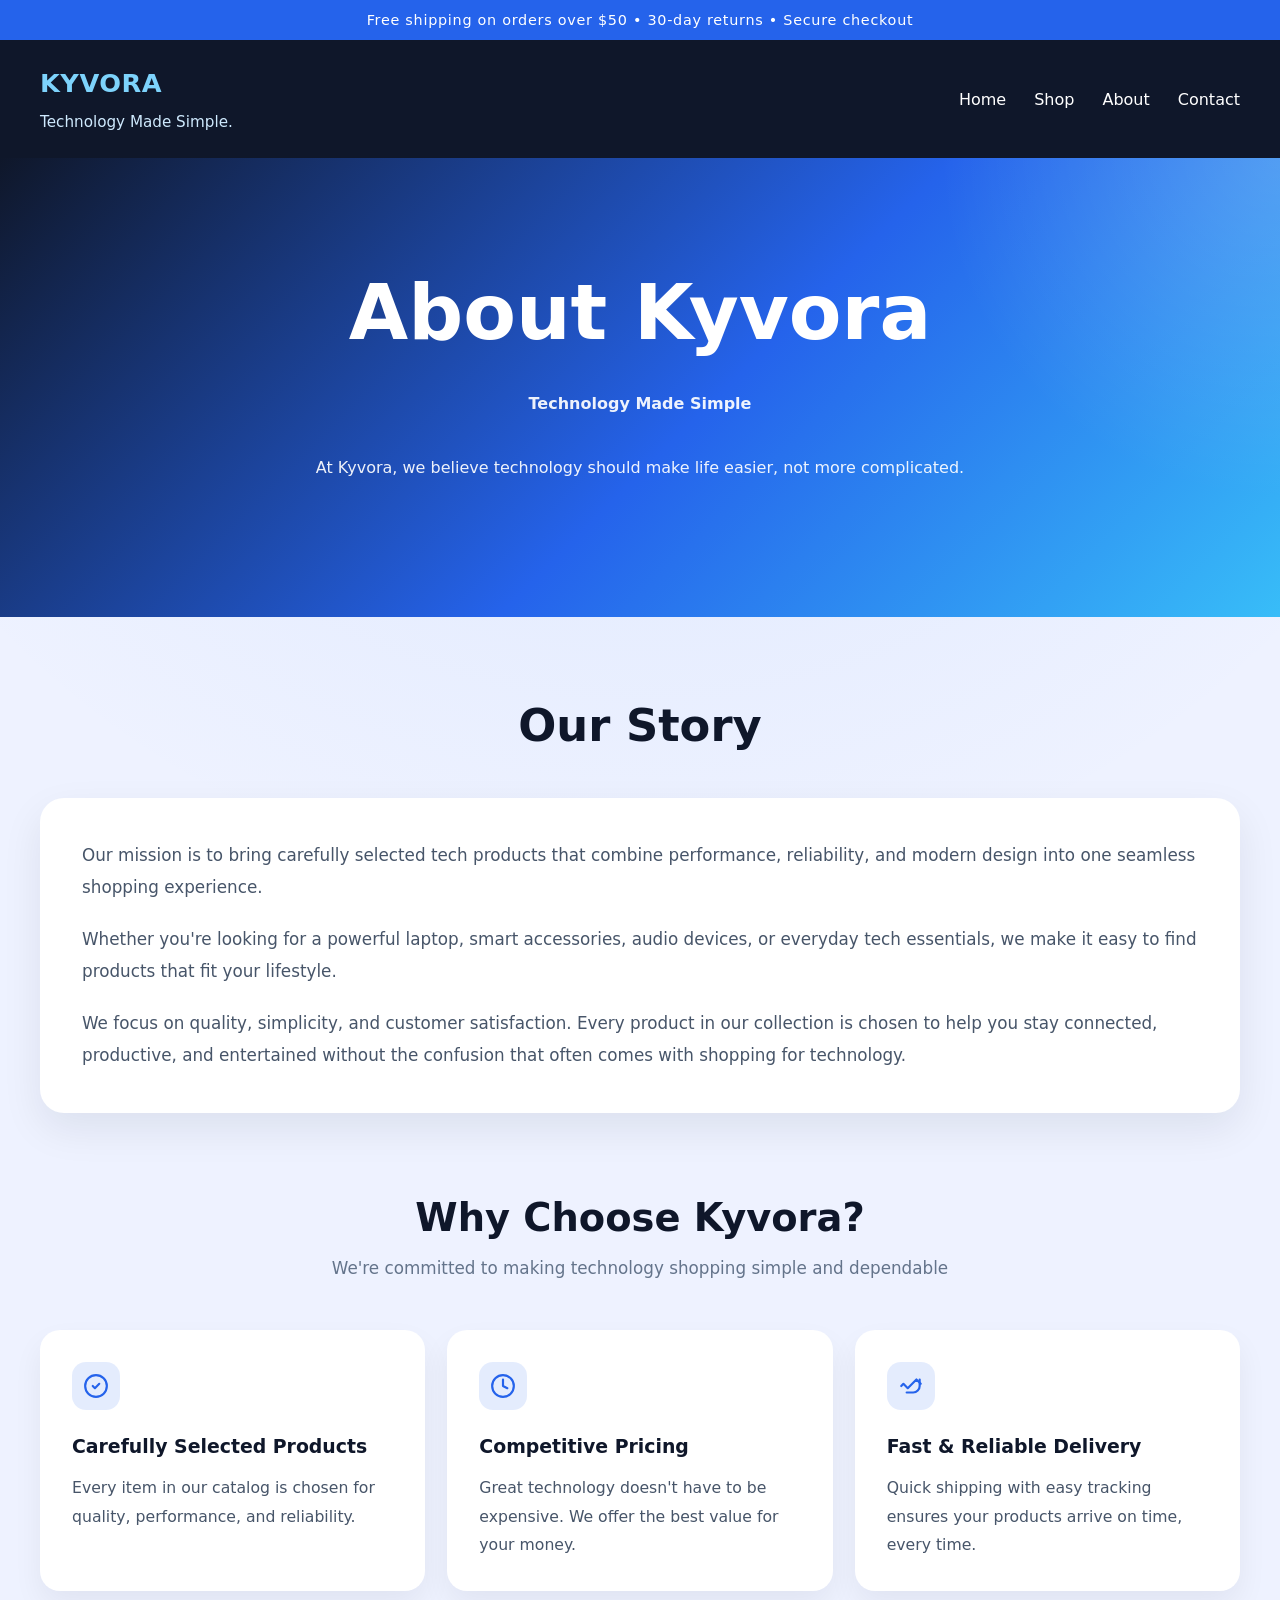
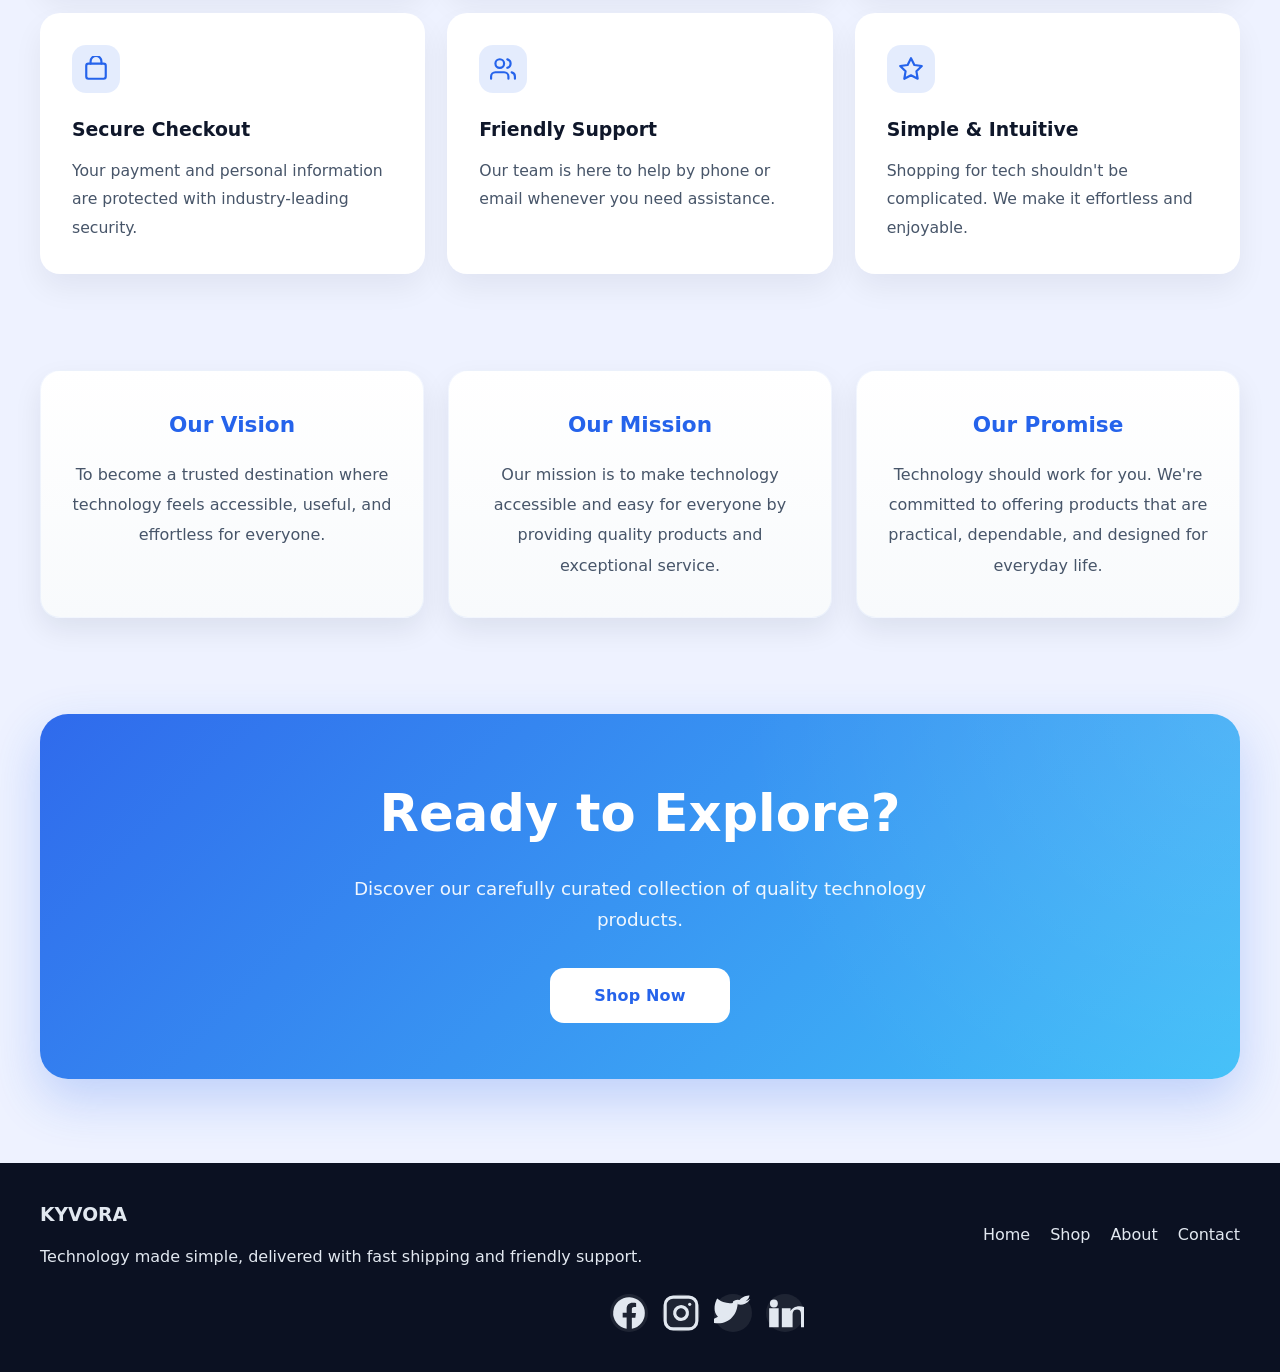
==== about.html @ c8cde193 "Initial commit - KYVORA e-commerce website" ====
<!DOCTYPE html>
<html lang="en">
<head>
    <meta charset="UTF-8">
    <meta name="viewport" content="width=device-width, initial-scale=1.0">
    <title>About Kyvora | Technology Made Simple</title>
    <meta name="description" content="Learn about Kyvora's mission to make technology accessible and easy for everyone with quality products and great customer support.">
    <link rel="stylesheet" href="style.css">
</head>

<body>

<header>
    <div class="topbar">Free shipping on orders over $50 • 30-day returns • Secure checkout</div>

    <div class="container">
        <nav>
            <div class="brand-wrap">
                <h1><a href="index.html" class="brand-link" aria-label="KYVORA homepage">KYVORA</a></h1>
                <p class="tagline">Technology Made Simple.</p>
            </div>
            <input type="checkbox" id="nav-toggle" aria-label="Toggle navigation" aria-expanded="false">
            <label for="nav-toggle" class="menu-toggle">
                <span></span>
                <span></span>
                <span></span>
            </label>

            <ul>
                <li><a href="index.html">Home</a></li>
                <li><a href="shop.html">Shop</a></li>
                <li><a href="about.html">About</a></li>
                <li><a href="contact.html">Contact</a></li>
            </ul>
            
        </nav>
    </div>

    <section class="hero" id="about-hero">
        <div class="container hero-content">
            <h2>About Kyvora</h2>
            <p class="hero-subtitle">Technology Made Simple</p>
            <p class="hero-description">At Kyvora, we believe technology should make life easier, not more complicated.</p>
        </div>
    </section>
</header>

<main class="container">
    <!-- Our Story Section -->
    <section class="about-section story-section">
        <div class="section-intro">
            <h2>Our Story</h2>
        </div>
        <div class="story-content">
            <article>
                <p>Our mission is to bring carefully selected tech products that combine performance, reliability, and modern design into one seamless shopping experience.</p>
                <p>Whether you're looking for a powerful laptop, smart accessories, audio devices, or everyday tech essentials, we make it easy to find products that fit your lifestyle.</p>
                <p>We focus on quality, simplicity, and customer satisfaction. Every product in our collection is chosen to help you stay connected, productive, and entertained without the confusion that often comes with shopping for technology.</p>
            </article>
        </div>
    </section>

    <!-- Why Choose Kyvora Section -->
    <section class="about-section why-section">
        <div class="section-intro">
            <h2>Why Choose Kyvora?</h2>
            <p>We're committed to making technology shopping simple and dependable</p>
        </div>
        <div class="why-benefits">
            <article class="benefit-card">
                <div class="benefit-icon" aria-hidden="true">
                    <svg viewBox="0 0 24 24" fill="none" stroke="currentColor" stroke-width="2" stroke-linecap="round" stroke-linejoin="round">
                        <path d="M9 12l2 2 4-4" />
                        <circle cx="12" cy="12" r="10" />
                    </svg>
                </div>
                <h3>Carefully Selected Products</h3>
                <p>Every item in our catalog is chosen for quality, performance, and reliability.</p>
            </article>
            <article class="benefit-card">
                <div class="benefit-icon" aria-hidden="true">
                    <svg viewBox="0 0 24 24" fill="none" stroke="currentColor" stroke-width="2" stroke-linecap="round" stroke-linejoin="round">
                        <path d="M12 2C6.48 2 2 6.48 2 12s4.48 10 10 10 10-4.48 10-10S17.52 2 12 2" />
                        <path d="M12 6v6l4 2" />
                    </svg>
                </div>
                <h3>Competitive Pricing</h3>
                <p>Great technology doesn't have to be expensive. We offer the best value for your money.</p>
            </article>
            <article class="benefit-card">
                <div class="benefit-icon" aria-hidden="true">
                    <svg viewBox="0 0 24 24" fill="none" stroke="currentColor" stroke-width="2" stroke-linecap="round" stroke-linejoin="round">
                        <path d="M3 12l2-2 4 4 8-8 4 4" />
                        <path d="M20 6v6a6 6 0 0 1-6 6H8" />
                    </svg>
                </div>
                <h3>Fast & Reliable Delivery</h3>
                <p>Quick shipping with easy tracking ensures your products arrive on time, every time.</p>
            </article>
            <article class="benefit-card">
                <div class="benefit-icon" aria-hidden="true">
                    <svg viewBox="0 0 24 24" fill="none" stroke="currentColor" stroke-width="2" stroke-linecap="round" stroke-linejoin="round">
                        <rect x="3" y="7" width="18" height="14" rx="2" />
                        <path d="M7 7V5a5 5 0 0 1 10 0v2" />
                    </svg>
                </div>
                <h3>Secure Checkout</h3>
                <p>Your payment and personal information are protected with industry-leading security.</p>
            </article>
            <article class="benefit-card">
                <div class="benefit-icon" aria-hidden="true">
                    <svg viewBox="0 0 24 24" fill="none" stroke="currentColor" stroke-width="2" stroke-linecap="round" stroke-linejoin="round">
                        <path d="M17 21v-2a4 4 0 0 0-4-4H5a4 4 0 0 0-4 4v2" />
                        <circle cx="9" cy="7" r="4" />
                        <path d="M23 21v-2a4 4 0 0 0-3-3.87" />
                        <path d="M16 3.13a4 4 0 0 1 0 7.75" />
                    </svg>
                </div>
                <h3>Friendly Support</h3>
                <p>Our team is here to help by phone or email whenever you need assistance.</p>
            </article>
            <article class="benefit-card">
                <div class="benefit-icon" aria-hidden="true">
                    <svg viewBox="0 0 24 24" fill="none" stroke="currentColor" stroke-width="2" stroke-linecap="round" stroke-linejoin="round">
                        <path d="M12 2l3.09 6.26L22 9.27l-5 4.87 1.18 6.88L12 17.77l-6.18 3.25L7 14.14 2 9.27l6.91-1.01L12 2z" />
                    </svg>
                </div>
                <h3>Simple & Intuitive</h3>
                <p>Shopping for tech shouldn't be complicated. We make it effortless and enjoyable.</p>
            </article>
        </div>
    </section>

    <!-- Our Vision & Promise Section -->
    <section class="about-section values-section">
        <div class="values-grid">
            <article class="value-card">
                <div class="value-header">
                    <h3>Our Vision</h3>
                </div>
                <p>To become a trusted destination where technology feels accessible, useful, and effortless for everyone.</p>
            </article>
            <article class="value-card">
                <div class="value-header">
                    <h3>Our Mission</h3>
                </div>
                <p>Our mission is to make technology accessible and easy for everyone by providing quality products and exceptional service.</p>
            </article>
            <article class="value-card">
                <div class="value-header">
                    <h3>Our Promise</h3>
                </div>
                <p>Technology should work for you. We're committed to offering products that are practical, dependable, and designed for everyday life.</p>
            </article>
        </div>
    </section>

    <!-- Call to Action Section -->
    <section class="cta-section">
        <div class="cta-content">
            <h2>Ready to Explore?</h2>
            <p>Discover our carefully curated collection of quality technology products.</p>
            <a class="button" href="shop.html">Shop Now</a>
        </div>
    </section>
</main>

<footer>
    <div class="footer-grid container">
        <div>
            <h3>KYVORA</h3>
            <p>Technology made simple, delivered with fast shipping and friendly support.</p>
        </div>
        <div class="footer-links">
            <a href="index.html">Home</a>
            <a href="shop.html">Shop</a>
            <a href="about.html">About</a>
            <a href="contact.html">Contact</a>
        </div>
        <div class="footer-social" aria-label="KYVORA social media">
            <a href="#" aria-label="Facebook">
                <svg viewBox="0 0 24 24" fill="currentColor"><path d="M22 12a10 10 0 1 0-11.5 9.9v-7H8v-3h2.5V9.5c0-2.5 1.5-3.9 3.8-3.9 1.1 0 2.2.2 2.2.2v2.4h-1.2c-1.2 0-1.5.7-1.5 1.5V12h2.6l-.4 3h-2.2v7A10 10 0 0 0 22 12"/></svg>
            </a>
            <a href="#" aria-label="Instagram">
                <svg viewBox="0 0 24 24" fill="none" stroke="currentColor" stroke-width="2" stroke-linecap="round" stroke-linejoin="round"><rect x="2" y="2" width="20" height="20" rx="5" ry="5"/><path d="M16 11.37a4 4 0 1 1-7.94 1.26A4 4 0 0 1 16 11.37z"/><line x1="17.5" y1="6.5" x2="17.5" y2="6.5"/></svg>
            </a>
            <a href="#" aria-label="X Twitter">
                <svg viewBox="0 0 24 24" fill="currentColor"><path d="M23 3a10.9 10.9 0 0 1-3.14 1.53A4.48 4.48 0 0 0 22.43 1s-4.07.07-6.3 2.75A4.48 4.48 0 0 0 12 4.7a4.48 4.48 0 0 0-.1 1.02A12.94 12.94 0 0 1 2 2.9s-4 7 .5 11.5a13 13 0 0 1-7 2c9 5.5 19.5 0 19.5-11.5V6.5A7 7 0 0 0 23 3z"/></svg>
            </a>
            <a href="#" aria-label="LinkedIn">
                <svg viewBox="0 0 24 24" fill="currentColor"><path d="M4.98 3.5A2.5 2.5 0 1 1 4.98 8.5 2.5 2.5 0 0 1 4.98 3.5zM2 9h6v12H2zM10 9h5.5v1.7h.1c.8-1.4 2.7-2.9 5.5-2.9 5.9 0 7 3.9 7 8.9V21h-6v-7.3c0-1.7 0-3.9-2.5-3.9-2.5 0-2.8 1.9-2.8 3.8V21H10z"/></svg>
            </a>
        </div>
    </div>
</footer>

<script>
    const navToggle = document.getElementById('nav-toggle');
    const navLinks = document.querySelectorAll('nav ul li a');

    navToggle.addEventListener('change', () => {
        navToggle.setAttribute('aria-expanded', navToggle.checked);
    });

    navLinks.forEach(link => {
        link.addEventListener('click', () => {
            if (navToggle.checked) {
                navToggle.checked = false;
                navToggle.setAttribute('aria-expanded', 'false');
            }
        });
    });
</script>

</body>
</html>
---- style.css ----
﻿:root {
    color-scheme: light;
    font-family: Inter, system-ui, -apple-system, BlinkMacSystemFont, "Segoe UI", sans-serif;
    color: #0f172a;
    background: #eef2ff;
    --accent: #2563eb;
    --accent-soft: #dbeafe;
    --surface: #ffffff;
    --surface-soft: #f8fafc;
    --muted: #64748b;
}

* {
    margin: 0;
    padding: 0;
    box-sizing: border-box;
}

html {
    scroll-behavior: smooth;
}

body {
    background: radial-gradient(circle at top, rgba(59, 130, 246, 0.12), transparent 30%), #eef2ff;
    color: #0f172a;
    line-height: 1.7;
}

.container {
    width: min(1200px, 100% - 40px);
    margin: 0 auto;
}

.topbar {
    background: var(--accent);
    color: white;
    text-align: center;
    font-size: 0.9rem;
    letter-spacing: 0.05em;
    padding: 8px 0;
}

header {
    background: #0f172a;
    color: white;
}

nav {
    display: flex;
    justify-content: space-between;
    align-items: center;
    padding: 22px 0;
}

.brand-wrap {
    display: flex;
    flex-direction: column;
    gap: 4px;
}

nav h1 {
    color: #7dd3fc;
    font-size: 1.6rem;
    letter-spacing: 0.02em;
    margin: 0;
}

.tagline {
    color: #cfeafe;
    font-size: 0.95rem;
    font-weight: 500;
    margin: 0;
}

.brand-wrap a {
    color: #7dd3fc;
    text-decoration: none;
    font-weight: 700;
}

.brand-wrap a:hover,
.brand-wrap a:focus-visible {
    color: var(--accent-soft);
    outline: none;
}

nav ul {
    list-style: none;
    display: flex;
    gap: 28px;
    flex-wrap: wrap;
}

nav a {
    color: white;
    text-decoration: none;
    font-weight: 500;
    transition: color 0.2s ease;
}

nav a:hover,
nav a:focus-visible {
    color: var(--accent-soft);
    outline: none;
}

nav a[aria-current="page"] {
    color: #7dd3fc;
}

.menu-toggle {
    display: none;
    width: 36px;
    height: 28px;
    cursor: pointer;
    flex-direction: column;
    justify-content: space-between;
}

.menu-toggle span {
    display: block;
    width: 100%;
    height: 4px;
    background: white;
    border-radius: 999px;
    transition: transform 0.25s ease, opacity 0.25s ease;
}

#nav-toggle {
    display: none;
}

#nav-toggle:checked + .menu-toggle span:nth-child(1) {
    transform: translateY(10px) rotate(45deg);
}

#nav-toggle:checked + .menu-toggle span:nth-child(2) {
    opacity: 0;
}

#nav-toggle:checked + .menu-toggle span:nth-child(3) {
    transform: translateY(-10px) rotate(-45deg);
}

.hero {
    text-align: center;
    padding: 90px 20px 100px;
    background: linear-gradient(135deg, #0f172a 0%, #2563eb 55%, #38bdf8 100%);
    color: white;
    position: relative;
    overflow: hidden;
}

.hero::after {
    content: "";
    position: absolute;
    inset: 0;
    background: radial-gradient(circle at top right, rgba(255, 255, 255, 0.18), transparent 25%);
    pointer-events: none;
}

.hero-content {
    position: relative;
    z-index: 1;
}


.hero-label {
    display: inline-block;
    margin-bottom: 18px;
    padding: 10px 18px;
    border-radius: 999px;
    background: rgba(255, 255, 255, 0.18);
    color: #dbeafe;
    text-transform: uppercase;
    letter-spacing: 0.12em;
    font-size: 0.75rem;
}

.hero h2 {
    font-size: clamp(2.6rem, 5vw, 4.4rem);
    margin-bottom: 24px;
    max-width: 820px;
    margin-left: auto;
    margin-right: auto;
}

.hero p {
    font-size: clamp(1rem, 1.1vw, 1.25rem);
    margin-bottom: 36px;
    max-width: 680px;
    margin-left: auto;
    margin-right: auto;
    color: rgba(255, 255, 255, 0.92);
}

.hero-actions {
    display: flex;
    justify-content: center;
    gap: 16px;
    flex-wrap: wrap;
}

/* Homepage-only hero: add class="hero hero-home" in index.html. */
.hero-home {
    text-align: left;
    padding: 70px 20px;
}

.hero-home .hero-content {
    display: grid;
    grid-template-columns: minmax(0, 1fr) minmax(260px, 0.9fr);
    align-items: center;
    gap: clamp(28px, 5vw, 60px);
}

.hero-home h2,
.hero-home p {
    margin-left: 0;
    margin-right: 0;
}

.hero-home .hero-actions {
    justify-content: flex-start;
}

.hero-image {
    display: flex;
    justify-content: center;
    align-items: center;
    min-width: 0;
}

.hero-image img {
    width: min(100%, 480px);
    height: auto;
    display: block;
    filter: drop-shadow(0 20px 32px rgba(15, 23, 42, 0.3));
    animation: float 5s ease-in-out infinite;
}

.button,
.hero button,
.card button {
    display: inline-flex;
    align-items: center;
    justify-content: center;
    padding: 14px 28px;
    border-radius: 14px;
    border: none;
    cursor: pointer;
    font-size: 1rem;
    font-weight: 600;
    transition: transform 0.3s ease, box-shadow 0.3s ease, background-color 0.3s ease;
}

.button {
    background: #2d72f0;
    color: white;
    text-decoration: none;
    font-weight: 700;
    letter-spacing: 0.01em;
    min-width: 160px;
}

.button-secondary {
    background: rgba(255, 255, 255, 0.18);
    color: white;
    font-weight: 600;
}

.button:hover,
.button:focus-visible,
.button-secondary:hover,
.button-secondary:focus-visible,
.hero button:hover,
.hero button:focus-visible,
.card button:hover,
.card button:focus-visible {
    transform: translateY(-2px);
    box-shadow: 0 18px 30px rgba(15, 23, 42, 0.18);
}

.section-intro h2 {
    font-size: clamp(1.95rem, 3vw, 3rem);
    margin-bottom: 14px;
    color: #0f172a;
    line-height: 1.1;
}

.section-intro {
    text-align: center;
    margin-bottom: 44px;
}

.highlight {
    display: grid;
    grid-template-columns: 1.2fr 0.8fr;
    gap: 34px;
    align-items: center;
    background: var(--surface);
    border-radius: 24px;
    padding: 44px;
    box-shadow: 0 16px 40px rgba(15, 23, 42, 0.08);
}

.highlight h2 {
    font-size: clamp(1.9rem, 3vw, 2.5rem);
    margin-bottom: 18px;
}

.highlight p {
    margin-bottom: 24px;
    color: #475569;
}

.highlight img {
    width: 100%;
    border-radius: 24px;
    max-height: 420px;
    object-fit: cover;
}

.features {
    margin-top: 72px;
}

.feature-grid {
    display: grid;
    grid-template-columns: repeat(3, minmax(0, 1fr));
    gap: 22px;
}

.feature-card {
    background: var(--surface);
    border-radius: 20px;
    padding: 30px;
    box-shadow: 0 14px 30px rgba(15, 23, 42, 0.06);
    transition: transform 0.3s ease, box-shadow 0.3s ease;
}

.feature-card:hover,
.feature-card:focus-within {
    transform: translateY(-4px);
    box-shadow: 0 20px 40px rgba(15, 23, 42, 0.12);
}

.feature-card h3 {
    margin-bottom: 14px;
    font-size: 1.18rem;
}

.feature-icon {
    width: 42px;
    height: 42px;
    margin-bottom: 18px;
    display: inline-flex;
    align-items: center;
    justify-content: center;
    border-radius: 14px;
    background: rgba(37, 99, 235, 0.1);
    color: #2563eb;
}

.feature-icon svg {
    width: 24px;
    height: 24px;
}

.feature-card p {
    color: #475569;
    line-height: 1.8;
}

.catalog-panel {
    margin-top: 72px;
    background: var(--surface);
    border-radius: 24px;
    padding: 40px;
    box-shadow: 0 16px 40px rgba(15, 23, 42, 0.08);
}

.catalog-top {
    display: flex;
    align-items: center;
    justify-content: space-between;
    gap: 20px;
    margin-bottom: 32px;
    flex-wrap: wrap;
}

.filter-group {
    display: flex;
    flex-wrap: wrap;
    gap: 10px;
    align-items: center;
}

.category-button {
    border: 1px solid rgba(37, 99, 235, 0.18);
    background: rgba(37, 99, 235, 0.06);
    color: #1d4ed8;
    border-radius: 999px;
    padding: 10px 16px;
    cursor: pointer;
    font-size: 0.92rem;
    transition: transform 0.25s ease, background-color 0.25s ease, color 0.25s ease, border-color 0.25s ease;
}

.category-button:hover,
.category-button:focus-visible,
.category-button.active {
    background: rgba(37, 99, 235, 0.16);
    color: #1e40af;
    border-color: rgba(37, 99, 235, 0.28);
    transform: translateY(-1px);
}

.search-sort {
    display: flex;
    gap: 14px;
    align-items: center;
    flex-wrap: wrap;
    width: min(100%, 560px);
}

.search-bar,
.sort-select {
    border: 1px solid #cbd5e1;
    border-radius: 14px;
    padding: 12px 16px;
    background: white;
    color: #0f172a;
    font-size: 0.98rem;
    min-width: 180px;
    transition: border-color 0.25s ease, box-shadow 0.25s ease;
}

.search-bar:focus,
.sort-select:focus {
    border-color: #2563eb;
    box-shadow: 0 0 0 4px rgba(37, 99, 235, 0.08);
    outline: none;
}

.catalog-panel .section-intro {
    text-align: left;
    margin-bottom: 24px;
}

.catalog-panel .section-intro h2 {
    font-size: clamp(2rem, 2.4vw, 3rem);
}

.shop-hero {
    padding: 96px 20px 110px;
}

.shop-grid {
    display: grid;
    grid-template-columns: repeat(4, minmax(240px, 1fr));
    gap: 24px;
}

.no-results {
    padding: 28px 18px;
    border-radius: 20px;
    background: #f8fafc;
    color: #475569;
    font-size: 1rem;
    text-align: center;
    margin-top: 18px;
    border: 1px solid #e2e8f0;
}

.product-card {
    background: var(--surface);
    border-radius: 24px;
    padding: 26px;
    box-shadow: 0 16px 35px rgba(15, 23, 42, 0.08);
    transition: transform 0.3s ease, box-shadow 0.3s ease;
    display: flex;
    flex-direction: column;
    justify-content: space-between;
}

.product-card:hover,
.product-card:focus-within {
    transform: translateY(-8px);
    box-shadow: 0 28px 60px rgba(15, 23, 42, 0.16);
}

.product-card img {
    width: 100%;
    height: 220px;
    object-fit: cover;
    border-radius: 20px;
    margin-bottom: 22px;
}

.product-image-wrapper {
    width: 100%;
    height: 220px;
    border-radius: 20px;
    overflow: hidden;
    background: linear-gradient(180deg, #f8fafc, #ffffff);
    display: block;
}

.product-image-wrapper img {
    width: 100%;
    height: 100%;
    object-fit: cover;
    display: block;
    transition: transform 0.4s ease;
}

.product-card:hover .product-image-wrapper img,
.product-card:focus-within .product-image-wrapper img {
    transform: scale(1.06);
}

/* Ensure all product cards share a consistent height */
.product-card {
    min-height: 520px;
}

@media (max-width: 900px) {
    .product-card { min-height: 460px; }
}

@media (max-width: 560px) {
    .product-card { min-height: auto; }
    .product-image-wrapper { height: 200px; }
}

/* Icon backgrounds per category */
.product-image-wrapper[data-icon="laptops"] { background-image: url('images/icons/laptops.svg'); background-position: center; background-repeat: no-repeat; background-size: 48px; }
.product-image-wrapper[data-icon="smartphones"] { background-image: url('images/icons/smartphones.svg'); background-position: center; background-repeat: no-repeat; background-size: 48px; }
.product-image-wrapper[data-icon="accessories"] { background-image: url('images/icons/accessories.svg'); background-position: center; background-repeat: no-repeat; background-size: 48px; }
.product-image-wrapper[data-icon="audio"] { background-image: url('images/icons/audio.svg'); background-position: center; background-repeat: no-repeat; background-size: 48px; }
.product-image-wrapper[data-icon="gaming"] { background-image: url('images/icons/gaming.svg'); background-position: center; background-repeat: no-repeat; background-size: 48px; }
.product-image-wrapper[data-icon="smart-home"] { background-image: url('images/icons/smart-home.svg'); background-position: center; background-repeat: no-repeat; background-size: 48px; }
.product-image-wrapper { background-image: url('images/icons/default.svg'); background-position: center; background-repeat: no-repeat; background-size: 48px; }

.product-card h3 {
    margin-bottom: 12px;
    font-size: 1.2rem;
}

.product-copy {
    color: #475569;
    line-height: 1.8;
    margin-bottom: 18px;
}

.product-actions {
    display: flex;
    gap: 12px;
    flex-wrap: wrap;
    margin-top: auto;
}

.product-actions .button {
    flex: 1 1 160px;
}

.product-actions .button-secondary {
    flex: 1 1 160px;
}

@media (max-width: 900px) {
    .shop-grid {
        grid-template-columns: repeat(2, minmax(220px, 1fr));
    }

    .catalog-top {
        align-items: stretch;
        gap: 16px;
    }

    .search-sort {
        width: 100%;
    }
}

@media (max-width: 760px) {
    .catalog-panel {
        padding: 28px;
    }

    .shop-grid {
        grid-template-columns: 1fr;
    }

    .category-button {
        padding: 10px 14px;
    }

    .section-intro {
        text-align: center;
    }

    .catalog-top {
        justify-content: center;
    }
}

@media (max-width: 560px) {
    .catalog-panel {
        padding: 20px;
    }

    .search-bar,
    .sort-select {
        min-width: 100%;
    }

    .category-button {
        padding: 10px 12px;
    }

    .product-actions {
        flex-direction: column;
    }

    .product-actions .button,
    .product-actions .button-secondary {
        flex-basis: auto;
        width: 100%;
    }
}

.products {
    margin-top: 78px;
}

.product-grid {
    display: grid;
    grid-template-columns: repeat(3, minmax(0, 1fr));
    gap: 26px;
}

.card {
    background: var(--surface);
    border-radius: 24px;
    box-shadow: 0 16px 40px rgba(15, 23, 42, 0.08);
    padding: 28px;
    text-align: left;
    transition: transform 0.3s ease, box-shadow 0.3s ease;
    position: relative;
}

.card:hover,
.card:focus-within {
    transform: translateY(-8px);
    box-shadow: 0 28px 70px rgba(15, 23, 42, 0.16);
}

.card-tag {
    display: inline-flex;
    margin-bottom: 16px;
    padding: 8px 14px;
    border-radius: 999px;
    background: var(--accent-soft);
    color: var(--accent);
    font-size: 0.78rem;
    letter-spacing: 0.08em;
    text-transform: uppercase;
}

.card img {
    width: 100%;
    border-radius: 20px;
    margin-bottom: 22px;
}

.card h3 {
    margin-bottom: 14px;
    font-size: 1.35rem;
}

.card-copy {
    color: #475569;
    margin-bottom: 18px;
    line-height: 1.8;
}

.price {
    color: #0f172a;
    font-size: 1.35rem;
    font-weight: 700;
    margin-bottom: 20px;
}

.contact {
    background: var(--surface);
    border-radius: 24px;
    padding: 42px;
    margin-top: 84px;
    box-shadow: 0 18px 40px rgba(15, 23, 42, 0.08);
}

.contact-section .contact-grid {
    display: grid;
    grid-template-columns: 1.2fr 0.8fr;
    gap: 26px;
}

.contact h2 {
    margin-bottom: 18px;
    font-size: clamp(1.8rem, 3vw, 2.4rem);
}

.contact p {
    margin-bottom: 14px;
    color: #475569;
}

.contact-card {
    border-radius: 20px;
    background: var(--accent-soft);
    padding: 28px;
}

.contact-card h3 {
    margin-bottom: 14px;
}

.contact a {
    color: var(--accent);
    text-decoration: none;
}

.contact-button {
    display: inline-flex;
    align-items: center;
    justify-content: center;
    padding: 14px 26px;
    border-radius: 12px;
    background: #38bdf8;
    color: white;
    text-decoration: none;
    font-weight: 700;
    min-width: 190px;
    box-shadow: 0 12px 24px rgba(56, 189, 248, 0.28);
}

.contact-button:hover,
.contact-button:focus-visible {
    background: #0ea5e9;
    box-shadow: 0 16px 30px rgba(14, 165, 233, 0.24);
}

.contact a:hover,
.contact a:focus-visible {
    text-decoration: underline;
}

footer {
    padding: 36px 0 40px;
    color: #e2e8f0;
    background: #0b1122;
}

.footer-grid {
    display: grid;
    grid-template-columns: 1.3fr 0.7fr;
    gap: 24px;
    align-items: center;
}

footer h3 {
    margin-bottom: 12px;
}

.footer-social {
    display: flex;
    justify-content: flex-end;
    gap: 14px;
    align-items: center;
    flex-wrap: wrap;
}

.footer-social a {
    display: inline-flex;
    align-items: center;
    justify-content: center;
    width: 38px;
    height: 38px;
    border-radius: 50%;
    background: rgba(255, 255, 255, 0.08);
    color: #e2e8f0;
    transition: transform 0.3s ease, background-color 0.3s ease, color 0.3s ease;
}

.footer-social a:hover,
.footer-social a:focus-visible {
    transform: translateY(-2px);
    background: rgba(255, 255, 255, 0.18);
    color: white;
}

.footer-links {
    display: flex;
    justify-content: flex-end;
    gap: 20px;
    flex-wrap: wrap;
}

.footer-links a {
    color: #e2e8f0;
    text-decoration: none;
    transition: color 0.2s ease;
}

.footer-links a:hover,
.footer-links a:focus-visible {
    color: white;
}

@media (max-width: 900px) {
    .highlight,
    .contact-grid,
    .footer-grid {
        grid-template-columns: 1fr;
    }

    .feature-grid,
    .product-grid {
        grid-template-columns: repeat(2, minmax(0, 1fr));
    }

    .hero {
        padding: 80px 16px 100px;
    }
}

@media (max-width: 760px) {
    nav {
        flex-direction: row;
        align-items: center;
        gap: 16px;
        position: relative;
    }

    .menu-toggle {
        display: flex;
    }

    nav ul {
        position: absolute;
        top: 100%;
        right: 0;
        left: 0;
        flex-direction: column;
        gap: 12px;
        background: #0f172a;
        padding: 18px 20px 22px;
        border-radius: 0 0 12px 12px;
        transform: scaleY(0);
        transform-origin: top center;
        transition: transform 0.25s ease, opacity 0.25s ease;
        visibility: hidden;
        opacity: 0;
        z-index: 9;
    }

    #nav-toggle:checked + .menu-toggle + ul {
        transform: scaleY(1);
        visibility: visible;
        opacity: 1;
    }

    .hero {
        padding: 70px 16px 90px;
    }

    .hero-home {
        text-align: center;
        padding: 64px 16px 76px;
    }

    .hero-home .hero-content {
        grid-template-columns: 1fr;
        gap: 34px;
    }

    .hero-home h2,
    .hero-home p {
        margin-left: auto;
        margin-right: auto;
    }

    .hero-home .hero-actions {
        justify-content: center;
    }

    .hero-image img {
        width: min(100%, 360px);
    }

    .feature-grid,
    .product-grid {
        grid-template-columns: 1fr;
    }

    .footer-social {
        justify-content: flex-start;
    }
}

@media (max-width: 560px) {
    .topbar {
        font-size: 0.82rem;
        padding: 7px 0;
    }

    .hero h2 {
        font-size: 2.2rem;
    }

    .hero p {
        font-size: 0.98rem;
    }

    .button,
    .button-secondary,
    .hero button,
    .card button {
        width: 100%;
    }

    .container {
        width: min(100%, 100% - 24px);
    }

    .feature-card,
    .card,
    .contact,
    .highlight {
        padding: 24px;
    }

    .highlight,
    .contact-grid,
    .footer-grid {
        gap: 20px;
    }
}

/* About page scoped styles (non-intrusive) */
.about-page .about-hero {
    padding: 100px 20px 120px;
    background: linear-gradient(135deg, rgba(15,23,42,0.6) 0%, rgba(37,99,235,0.6) 45%, rgba(56,189,248,0.6) 100%), url('images/featured.jpg');
    background-size: cover;
    background-position: center;
}
.about-page .hero h2 { color: white; }
.about-page .lead { color: rgba(255,255,255,0.92); max-width: 820px; margin: 0 auto 28px; }

.company-story { margin: 64px 0; }
.story-grid { display: grid; grid-template-columns: 1fr 380px; gap: 28px; align-items: start; }
.story-grid article p { color: #475569; font-size: 1.05rem; line-height: 1.9; }
.story-grid aside { background: var(--surface); padding: 22px; border-radius: 14px; box-shadow: 0 12px 28px rgba(15,23,42,0.06); }

.why-grid { display: grid; grid-template-columns: repeat(3, 1fr); gap: 20px; margin-top: 18px; }
.why-grid .feature-card { padding: 22px; }

.vision-grid { display: grid; grid-template-columns: repeat(4, 1fr); gap: 18px; margin-top: 18px; }
.vision-grid .card { text-align: center; padding: 28px; border-radius: 14px; }
.vision-grid .card-icon { font-size: 28px; margin-bottom: 12px; }

.statistics { margin: 60px 0; }
.stats-grid { display: grid; grid-template-columns: repeat(4, 1fr); gap: 18px; margin-top: 18px; }
.stat { background: var(--surface); padding: 22px; border-radius: 12px; text-align: center; box-shadow: 0 12px 28px rgba(15,23,42,0.06); }
.stat-value { font-size: 1.6rem; font-weight: 800; color: var(--accent); }
.stat-label { color: #64748b; margin-top: 6px; }

.values-grid { display: grid; grid-template-columns: repeat(4, 1fr); gap: 16px; margin-top: 18px; }
.value-card { background: linear-gradient(180deg, #ffffff, #f8fafc); padding: 24px; border-radius: 12px; text-align: center; box-shadow: 0 8px 20px rgba(15,23,42,0.05); }

.cta { margin: 56px 0 88px; }
.cta-panel { background: var(--accent); color: white; padding: 36px; border-radius: 18px; text-align: center; box-shadow: 0 18px 40px rgba(37,99,235,0.12); }
.cta-panel p { color: rgba(255,255,255,0.9); margin-bottom: 18px; }
.cta-actions { display: flex; gap: 12px; justify-content: center; margin-top: 12px; }

/* subtle fade-up animation */
.about-page .feature-card,
.about-page .card,
.about-page .stat,
.about-page .value-card { transform: translateY(6px); opacity: 0; animation: fadeUp 520ms ease forwards; }
.about-page .feature-card { animation-delay: 60ms; }
.about-page .feature-card:nth-child(2) { animation-delay: 90ms; }
.about-page .feature-card:nth-child(3) { animation-delay: 120ms; }
.about-page .feature-card:nth-child(4) { animation-delay: 150ms; }
.about-page .feature-card:nth-child(5) { animation-delay: 180ms; }
.about-page .feature-card:nth-child(6) { animation-delay: 210ms; }

@keyframes fadeUp { to { transform: translateY(0); opacity: 1; } }

@media (max-width: 900px) {
    .story-grid { grid-template-columns: 1fr; }
    .vision-grid { grid-template-columns: repeat(2, 1fr); }
    .why-grid { grid-template-columns: repeat(2, 1fr); }
    .stats-grid { grid-template-columns: repeat(2, 1fr); }
    .values-grid { grid-template-columns: repeat(2, 1fr); }
}

@media (max-width: 560px) {
    .vision-grid, .why-grid { grid-template-columns: 1fr; }
    .stats-grid { grid-template-columns: 1fr; }
    .story-grid { gap: 14px; }
}

/* ================== About Page Styles ================== */

#about-hero {
    background: linear-gradient(135deg, #0f172a 0%, #2563eb 55%, #38bdf8 100%);
}

#about-hero h2 {
    font-size: clamp(3rem, 6vw, 4.8rem);
    margin-bottom: 12px;
    font-weight: 800;
}

.hero-subtitle {
    font-size: clamp(1.3rem, 2vw, 1.8rem);
    color: #dbeafe;
    margin-bottom: 16px;
    font-weight: 600;
}

.hero-description {
    font-size: clamp(1.05rem, 1.2vw, 1.3rem);
    color: rgba(255, 255, 255, 0.9);
    max-width: 720px;
    margin: 0 auto;
}

/* About Page Sections */
.about-section {
    margin: 84px 0;
}

.about-section .section-intro {
    margin-bottom: 48px;
}

/* Story Section */
.story-section .section-intro p {
    display: none;
}

.story-section .section-intro h2 {
    font-size: clamp(2rem, 3.5vw, 3rem);
    margin-bottom: 24px;
}

.story-content article {
    background: var(--surface);
    border-radius: 24px;
    padding: 42px;
    box-shadow: 0 16px 40px rgba(15, 23, 42, 0.08);
}

.story-content article p {
    color: #475569;
    font-size: 1.05rem;
    line-height: 1.9;
    margin-bottom: 20px;
}

.story-content article p:last-child {
    margin-bottom: 0;
}

/* Why Section */
.why-section .section-intro p {
    color: #64748b;
    font-size: 1.05rem;
}

.why-benefits {
    display: grid;
    grid-template-columns: repeat(3, minmax(0, 1fr));
    gap: 22px;
}

.benefit-card {
    background: var(--surface);
    border-radius: 20px;
    padding: 32px;
    box-shadow: 0 14px 30px rgba(15, 23, 42, 0.06);
    transition: transform 0.3s ease, box-shadow 0.3s ease;
}

.benefit-card:hover,
.benefit-card:focus-within {
    transform: translateY(-6px);
    box-shadow: 0 20px 40px rgba(15, 23, 42, 0.12);
}

.benefit-icon {
    width: 48px;
    height: 48px;
    margin-bottom: 20px;
    display: inline-flex;
    align-items: center;
    justify-content: center;
    border-radius: 14px;
    background: rgba(37, 99, 235, 0.12);
    color: #2563eb;
}

.benefit-icon svg {
    width: 26px;
    height: 26px;
}

.benefit-card h3 {
    margin-bottom: 12px;
    font-size: 1.18rem;
    color: #0f172a;
}

.benefit-card p {
    color: #475569;
    line-height: 1.8;
    font-size: 0.98rem;
}

/* Values Section */
.values-section {
    margin: 96px 0;
}

.values-grid {
    display: grid;
    grid-template-columns: repeat(3, minmax(0, 1fr));
    gap: 24px;
}

.value-card {
    background: linear-gradient(180deg, #ffffff 0%, #f8fafc 100%);
    border-radius: 20px;
    padding: 36px 28px;
    box-shadow: 0 12px 28px rgba(15, 23, 42, 0.08);
    border: 1px solid rgba(37, 99, 235, 0.06);
    transition: transform 0.3s ease, box-shadow 0.3s ease;
}

.value-card:hover,
.value-card:focus-within {
    transform: translateY(-4px);
    box-shadow: 0 16px 36px rgba(15, 23, 42, 0.12);
}

.value-header h3 {
    font-size: 1.35rem;
    margin-bottom: 16px;
    color: #2563eb;
}

.value-card p {
    color: #475569;
    line-height: 1.9;
    font-size: 1rem;
}

/* CTA Section */
.cta-section {
    margin: 96px 0 84px;
    background: linear-gradient(135deg, rgba(37, 99, 235, 0.95) 0%, rgba(56, 189, 248, 0.95) 100%);
    border-radius: 28px;
    padding: 56px 40px;
    text-align: center;
    box-shadow: 0 20px 50px rgba(37, 99, 235, 0.24);
    position: relative;
    overflow: hidden;
}

.cta-section::before {
    content: "";
    position: absolute;
    inset: 0;
    background: radial-gradient(circle at top right, rgba(255, 255, 255, 0.1), transparent 40%);
    pointer-events: none;
}

.cta-content {
    position: relative;
    z-index: 1;
}

.cta-section h2 {
    font-size: clamp(2.2rem, 4vw, 3.2rem);
    color: white;
    margin-bottom: 16px;
    font-weight: 800;
}

.cta-section p {
    font-size: 1.15rem;
    color: rgba(255, 255, 255, 0.92);
    margin-bottom: 32px;
    max-width: 600px;
    margin-left: auto;
    margin-right: auto;
}

.cta-section .button {
    background: white;
    color: #2563eb;
    font-weight: 700;
    min-width: 180px;
}

.cta-section .button:hover,
.cta-section .button:focus-visible {
    background: #f0f9ff;
    box-shadow: 0 12px 28px rgba(255, 255, 255, 0.3);
}

/* Responsive Design */
@media (max-width: 900px) {
    .why-benefits {
        grid-template-columns: repeat(2, minmax(0, 1fr));
    }

    .values-grid {
        grid-template-columns: repeat(2, minmax(0, 1fr));
    }

    .about-section {
        margin: 64px 0;
    }

    .cta-section {
        padding: 44px 32px;
    }
}

@media (max-width: 760px) {
    .why-benefits {
        grid-template-columns: 1fr;
    }

    .values-grid {
        grid-template-columns: 1fr;
    }

    .story-content article {
        padding: 32px;
    }

    .benefit-card {
        padding: 28px;
    }

    .value-card {
        padding: 28px 24px;
    }

    #about-hero {
        padding: 80px 16px 100px;
    }

    .cta-section {
        padding: 36px 24px;
        border-radius: 20px;
    }

    .cta-section h2 {
        font-size: 2rem;
    }

    .cta-section p {
        font-size: 1rem;
    }
}

@media (max-width: 560px) {
    .about-section {
        margin: 52px 0;
    }

    .about-section .section-intro {
        margin-bottom: 32px;
    }

    .story-content article {
        padding: 24px;
    }

    .benefit-card {
        padding: 24px;
    }

    .benefit-icon {
        width: 44px;
        height: 44px;
    }

    .value-card {
        padding: 24px;
    }

    .cta-section {
        padding: 28px 20px;
        margin: 64px 0 60px;
    }

    .cta-section h2 {
        font-size: 1.6rem;
    }

    .cta-section p {
        margin-bottom: 24px;
    }

    .cta-section .button {
        width: 100%;
    }
}

/* CONTACT PAGE */

.contact-section {
    padding: 4rem 0;
}

.contact-grid {
    display: grid;
    grid-template-columns: 2fr 1fr;
    gap: 2rem;
    margin-top: 2rem;
}

.contact-section .contact-form-card,
.contact-section .contact-info-card {
    background: #ffffff;
    padding: 2rem;
    border-radius: 16px;
    box-shadow: 0 8px 25px rgba(0,0,0,0.08);
}

.contact-section .contact-form-card h3,
.contact-section .contact-info-card h3 {
    margin-bottom: 1.5rem;
}

.contact-section .form-group {
    display: flex;
    flex-direction: column;
    margin-bottom: 1.2rem;
}

.contact-section .form-group label {
    margin-bottom: 0.5rem;
    font-weight: 600;
}

.contact-section .form-group input,
.contact-section .form-group textarea {
    width: 100%;
    padding: 0.9rem 1rem;
    border: 1px solid #dcdcdc;
    border-radius: 10px;
    font-size: 1rem;
    font-family: inherit;
    transition: 0.3s ease;
}

.contact-section .form-group input:focus,
.contact-section .form-group textarea:focus {
    outline: none;
    border-color: #2563eb;
    box-shadow: 0 0 0 4px rgba(37,99,235,0.12);
}

.contact-section .form-group textarea {
    resize: vertical;
    min-height: 150px;
}

.contact-section .contact-info-card .info-item {
    margin-bottom: 1.5rem;
}

.contact-section .contact-info-card h4 {
    margin-bottom: 0.4rem;
    color: #2563eb;
}

.contact-section .contact-info-card p {
    color: #555;
    line-height: 1.6;
}

.contact-section .contact-form-card .button {
    width: 100%;
    margin-top: 0.5rem;
}

/* MOBILE */

@media (max-width: 768px) {
    .contact-section .contact-grid {
        grid-template-columns: 1fr;
    }

    .contact-section .contact-form-card,
    .contact-section .contact-info-card {
        padding: 1.5rem;
    }
}

.cart-icon {
    position: relative;
    cursor: pointer;
    font-size: 1.4rem;
    margin-left: 20px;
}

.cart-icon span {
    position: absolute;
    top: -8px;
    right: -10px;
    width: 18px;
    height: 18px;
    border-radius: 50%;
    background: #ef4444;
    color: white;
    font-size: 0.7rem;
    display: flex;
    align-items: center;
    justify-content: center;
}

.cart-sidebar {
    position: fixed;
    top: 0;
    right: -400px;
    width: 400px;
    max-width: 90%;
    height: 100%;
    background: white;
    box-shadow: -4px 0 20px rgba(0,0,0,0.15);
    transition: right 0.3s ease;
    z-index: 9999;
    display: flex;
    flex-direction: column;
}

.cart-sidebar.active {
    right: 0;
}

.cart-header {
    display: flex;
    justify-content: space-between;
    align-items: center;
    padding: 20px;
    border-bottom: 1px solid #ddd;
}

.cart-header h2 {
    margin: 0;
}

.cart-header button {
    border: none;
    background: none;
    font-size: 2rem;
    cursor: pointer;
}

#cart-items {
    flex: 1;
    overflow-y: auto;
    padding: 20px;
}

.cart-footer {
    padding: 20px;
    border-top: 1px solid #ddd;

    display: flex;
    flex-direction: column;
    gap: 15px;
}


.checkout-btn {
    width: 100%;
    padding: 14px;
    border: none;
    border-radius: 20px;
    background: #0f172a;
    color: white;
    cursor: pointer;
    font-weight: 600;
    font-size: 1rem;
    display: flex;
    justify-content: center;
    align-items: center;
    text-decoration: none;
    transition: all 0.3s ease;
}

.checkout-btn:hover {
    background: #2563eb;
    transform: translateY(-2px);
}

.cart-item {
    padding: 12px 0;
}

.cart-item strong {
    color: #0f172a;
    font-size: 0.95rem;
}

.cart-item hr {
    margin-top: 12px;
    border: none;
    border-top: 1px solid #e5e7eb;
}

.remove-item {
    all: unset;
    display: inline-block;
    background: #ef4444;
    color: white;
    padding: 6px 10px;
    border-radius: 5px;
    cursor: pointer;
    font-size: 12px;
}

.remove-item:hover {
    background: #dc2626;
}

/* FORCE REMOVE BUTTON STYLE */
.cart-item .remove-item {
    display: inline-block !important;
    width: auto !important;
    min-width: 0 !important;
    max-width: none !important;

    background: none !important;
    border: none !important;
    box-shadow: none !important;

    padding: 0 !important;
    margin-top: 6px !important;

    color: #ef4444 !important;
    font-size: 0.85rem !important;
    font-weight: 500;

    cursor: pointer;
    transform: none !important;
}

.cart-item .remove-item:hover {
    color: #dc2626 !important;
    text-decoration: underline;
    background: none !important;
    box-shadow: none !important;
    transform: none !important;
}

.qty-controls{
    display:flex;
    align-items:center;
    gap:10px;
    margin:10px 0;
}

.qty-btn{
    width:30px;
    height:30px;
    border:none;
    border-radius:6px;
    background:#0f172a;
    color:white;
    cursor:pointer;
    font-weight:bold;
}

.qty-btn:hover{
    opacity:.9;
}
.product-card{
    transition: all 0.3s ease;
    position: relative;
}

.product-card:hover{
    transform: translateY(-8px);
    box-shadow: 0 20px 40px rgba(0,0,0,0.12);
}
.product-rating{
    color:#fbbf24;
    font-size:0.9rem;
    margin:8px 0;
}
.stock-badge{
    display:inline-block;
    margin:8px 0;
    padding:4px 10px;
    background:#dcfce7;
    color:#166534;
    border-radius:999px;
    font-size:0.8rem;
    font-weight:600;
}

.sale-badge{
    position:absolute;
    top:9px;
    left:10px;
    background:#ef4444;
    color:white;
    padding:6px 12px;
    border-radius:999px;
    font-size:0.55rem;
    font-weight:700;
}

@keyframes float{

    0%{
        transform:translateY(0px);
    }

    50%{
        transform:translateY(-15px);
    }

    100%{
        transform:translateY(0px);
    }

}

/* Final small-screen safeguards: preserve spacing and make controls easy to tap. */
@media (max-width: 560px) {
    nav {
        padding: 16px 0;
    }

    .tagline {
        font-size: 0.78rem;
    }

    .hero-home .hero-image img {
        width: min(100%, 310px);
    }

    .cart-sidebar {
        width: 100%;
        max-width: 100%;
    }

    .cart-header,
    #cart-items,
    .cart-footer {
        padding: 16px;
    }
}
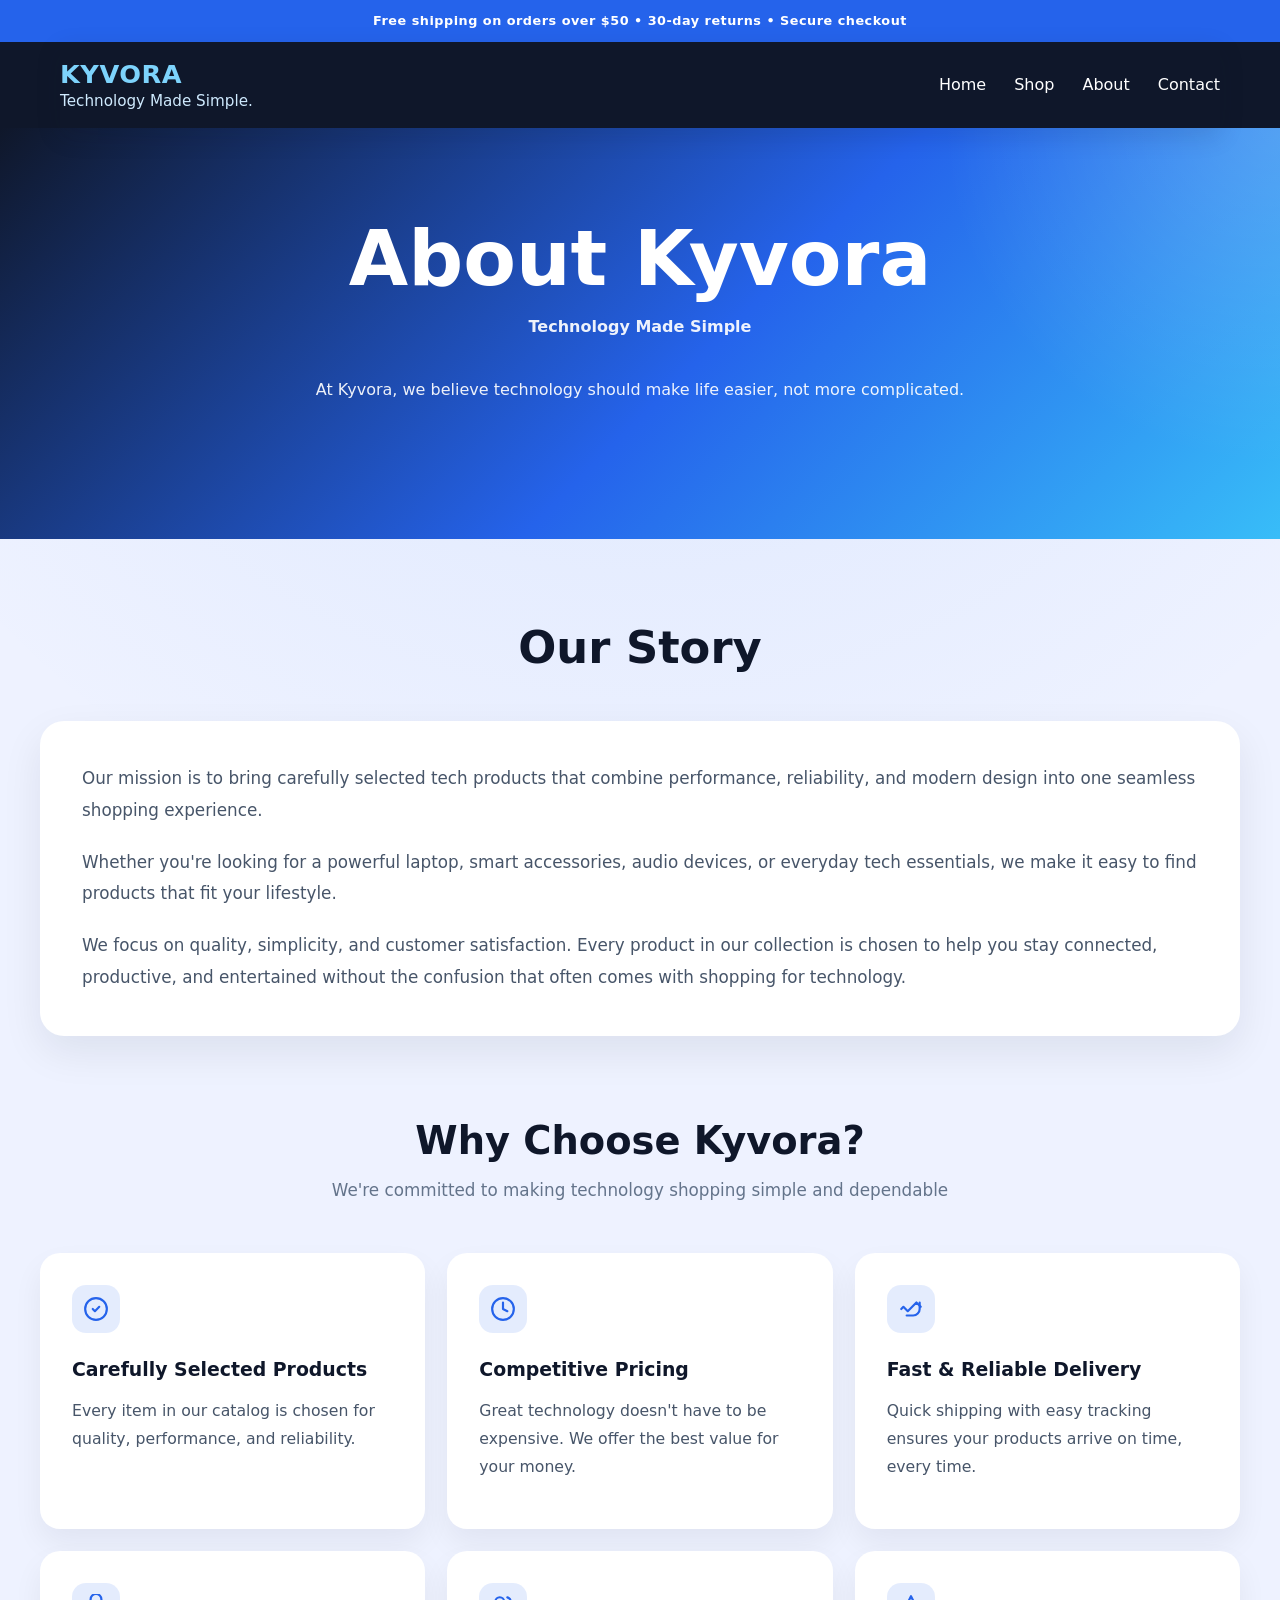
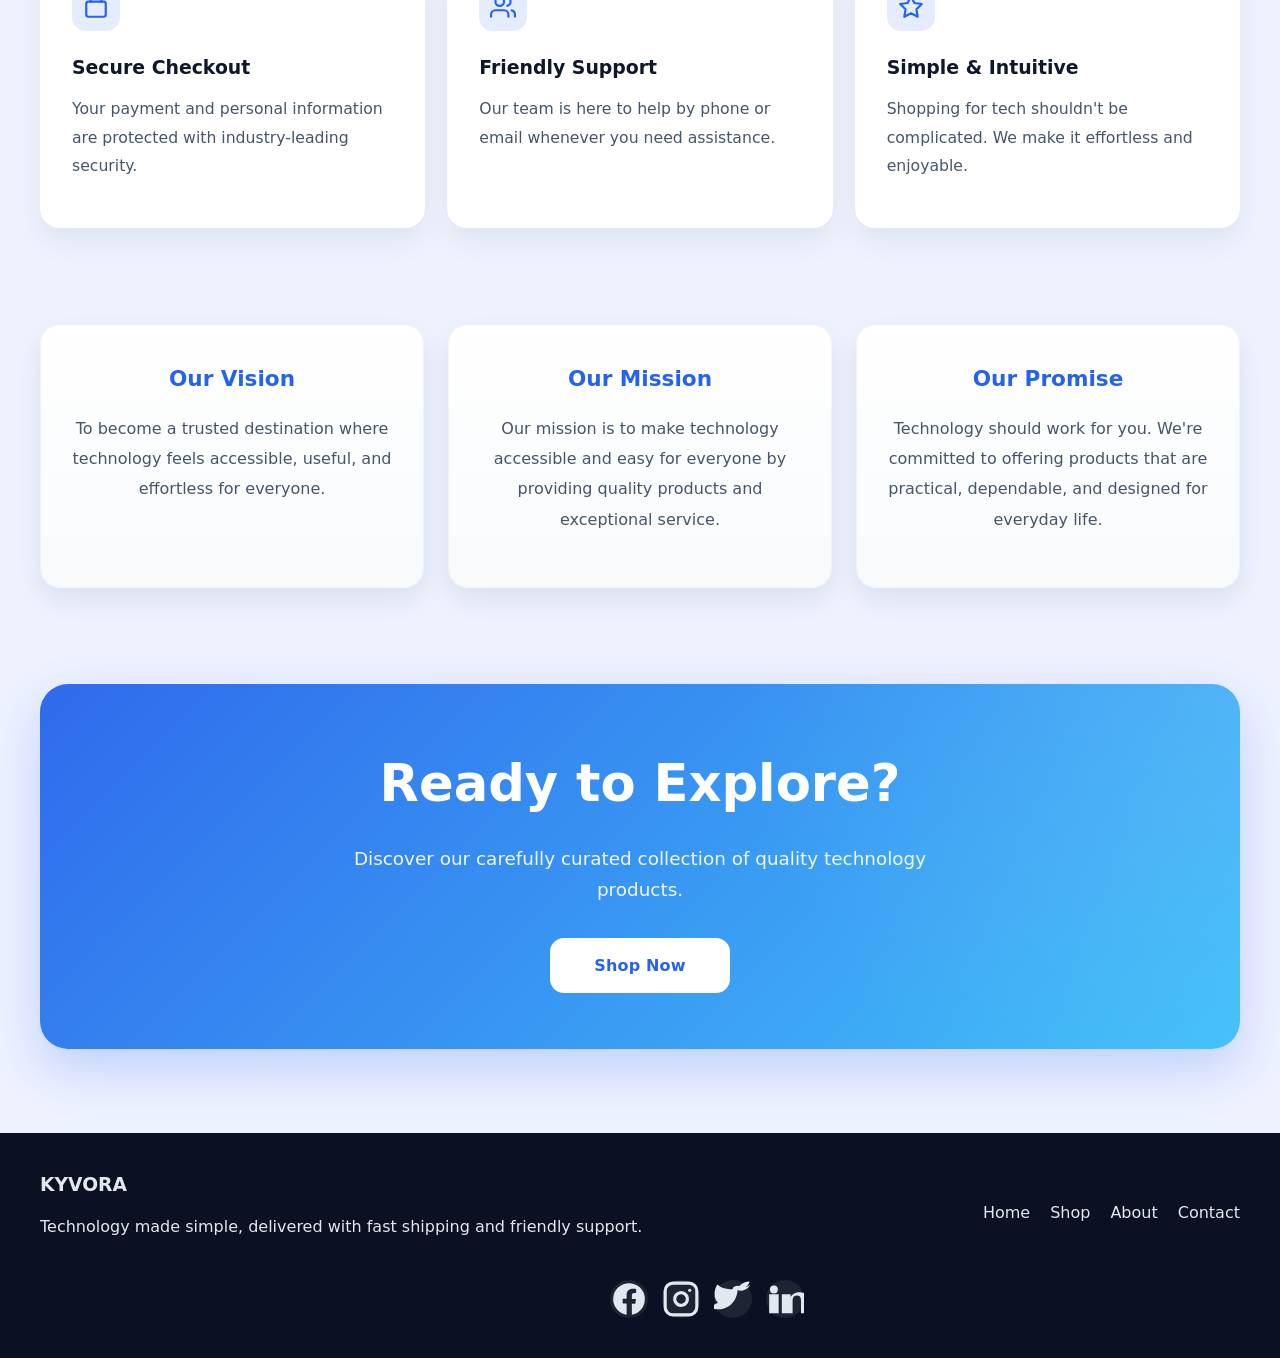
==== commit ee6e4331: "Refactor HTML and organize JavaScript" ====
--- a/about.html
+++ b/about.html
@@ -194,23 +194,7 @@
     </div>
 </footer>
 
-<script>
-    const navToggle = document.getElementById('nav-toggle');
-    const navLinks = document.querySelectorAll('nav ul li a');
-
-    navToggle.addEventListener('change', () => {
-        navToggle.setAttribute('aria-expanded', navToggle.checked);
-    });
-
-    navLinks.forEach(link => {
-        link.addEventListener('click', () => {
-            if (navToggle.checked) {
-                navToggle.checked = false;
-                navToggle.setAttribute('aria-expanded', 'false');
-            }
-        });
-    });
-</script>
+<script src="js/shared-nav.js"></script>
 
 </body>
 </html>
--- a/style.css
+++ b/style.css
@@ -1,272 +1,433 @@
 ﻿:root {
-    color-scheme: light;
-    font-family: Inter, system-ui, -apple-system, BlinkMacSystemFont, "Segoe UI", sans-serif;
-    color: #0f172a;
-    background: #eef2ff;
-    --accent: #2563eb;
-    --accent-soft: #dbeafe;
-    --surface: #ffffff;
-    --surface-soft: #f8fafc;
-    --muted: #64748b;
+  --accent: #2563eb;
+  --accent-soft: #dbeafe;
+  --surface: #ffffff;
+  --surface-soft: #f8fafc;
+  --muted: #64748b;
+  --text: #0f172a;
+  --text-light: #475569;
+  --white: #ffffff;
+  --navy: #0f172a;
+  --navy-deep: #0b1122;
+  --danger: #ef4444;
+  --danger-dark: #dc2626;
+  --success-bg: #dcfce7;
+  --success-text: #166534;
+  --shadow: rgba(15, 23, 42, 0.08);
+  --shadow-strong: rgba(15, 23, 42, 0.16);
+  --warning: #fbbf24;
+  --hero-gradient: linear-gradient(135deg, #0f172a 0%, #2563eb 55%, #38bdf8 100%);
+  --cta-gradient: linear-gradient(135deg, rgba(37, 99, 235, 0.95) 0%, rgba(56, 189, 248, 0.95) 100%);
+  color-scheme: light;
+  font-family: Inter, system-ui, -apple-system, BlinkMacSystemFont, "Segoe UI", sans-serif;
+  color: var(--text);
+  background: #eef2ff;
 }
 
 * {
-    margin: 0;
-    padding: 0;
-    box-sizing: border-box;
+  box-sizing: border-box;
 }
 
 html {
-    scroll-behavior: smooth;
+  scroll-behavior: smooth;
 }
 
 body {
-    background: radial-gradient(circle at top, rgba(59, 130, 246, 0.12), transparent 30%), #eef2ff;
-    color: #0f172a;
-    line-height: 1.7;
+  margin: 0;
+  background: radial-gradient(circle at top, rgba(59, 130, 246, 0.12), transparent 30%), #eef2ff;
+  color: var(--text);
+  line-height: 1.7;
+  overflow-x: hidden;
+}
+
+img {
+  display: block;
+  max-width: 100%;
+  height: auto;
+}
+
+a {
+  color: inherit;
+}
+
+button,
+input,
+select,
+textarea {
+  font: inherit;
+}
+
+p,
+h1,
+h2,
+h3,
+h4 {
+  margin-top: 0;
 }
 
 .container {
-    width: min(1200px, 100% - 40px);
-    margin: 0 auto;
+  width: min(1200px, calc(100% - 40px));
+  margin: 0 auto;
 }
 
 .topbar {
-    background: var(--accent);
-    color: white;
-    text-align: center;
-    font-size: 0.9rem;
-    letter-spacing: 0.05em;
-    padding: 8px 0;
+  background: var(--accent);
+  color: var(--white);
+  text-align: center;
+  font-size: 0.8rem;
+  letter-spacing: 0.04em;
+  padding: 10px 20px;
+  font-weight: 600;
 }
 
 header {
-    background: #0f172a;
-    color: white;
+  background: var(--navy);
+  color: var(--white);
 }
 
 nav {
-    display: flex;
-    justify-content: space-between;
-    align-items: center;
-    padding: 22px 0;
+  position: sticky;
+  top: 0;
+  z-index: 1000;
+  display: flex;
+  align-items: center;
+  justify-content: space-between;
+  gap: 20px;
+  width: min(1200px, calc(100% - 40px));
+  margin: 0 auto;
+  padding: 18px 0;
+  background: #0f172a;
+  transition: all 0.35s ease;
+  box-shadow: 0 8px 24px rgba(15, 23, 42, 0.12);
+}
+
+nav.scrolled {
+  background: #0f172a;
+  box-shadow: 0 8px 24px rgba(15, 23, 42, 0.12);
 }
 
 .brand-wrap {
-    display: flex;
-    flex-direction: column;
-    gap: 4px;
-}
-
-nav h1 {
-    color: #7dd3fc;
-    font-size: 1.6rem;
-    letter-spacing: 0.02em;
-    margin: 0;
-}
-
-.tagline {
-    color: #cfeafe;
-    font-size: 0.95rem;
-    font-weight: 500;
-    margin: 0;
+  display: flex;
+  flex-direction: column;
+  gap: 4px;
+  min-width: 0;
 }
 
 .brand-wrap a {
-    color: #7dd3fc;
-    text-decoration: none;
-    font-weight: 700;
+  color: #7dd3fc;
+  text-decoration: none;
+  font-weight: 700;
 }
 
 .brand-wrap a:hover,
 .brand-wrap a:focus-visible {
-    color: var(--accent-soft);
-    outline: none;
+  color: var(--accent-soft);
+  outline: none;
+}
+
+nav h1 {
+  margin: 0;
+  color: #7dd3fc;
+  font-size: clamp(1.3rem, 2vw, 1.6rem);
+  letter-spacing: 0.02em;
+  line-height: 1.1;
+}
+
+.tagline {
+  margin: 0;
+  color: #cfeafe;
+  font-size: 0.95rem;
+  font-weight: 500;
+  line-height: 1.2;
 }
 
 nav ul {
-    list-style: none;
-    display: flex;
-    gap: 28px;
-    flex-wrap: wrap;
+  display: flex;
+  align-items: center;
+  gap: 28px;
+  flex-wrap: wrap;
+  list-style: none;
+  padding: 0;
+  margin: 0;
+}
+
+nav li {
+  display: flex;
 }
 
 nav a {
-    color: white;
-    text-decoration: none;
-    font-weight: 500;
-    transition: color 0.2s ease;
+  color: var(--white);
+  text-decoration: none;
+  font-weight: 500;
+  transition: color 0.2s ease;
 }
 
 nav a:hover,
 nav a:focus-visible {
-    color: var(--accent-soft);
-    outline: none;
+  color: var(--accent-soft);
+  outline: none;
 }
 
 nav a[aria-current="page"] {
-    color: #7dd3fc;
+  color: #7dd3fc;
 }
 
 .menu-toggle {
-    display: none;
-    width: 36px;
-    height: 28px;
-    cursor: pointer;
-    flex-direction: column;
-    justify-content: space-between;
+  display: none;
+  width: 36px;
+  height: 28px;
+  flex-direction: column;
+  justify-content: space-between;
+  cursor: pointer;
+  flex-shrink: 0;
 }
 
 .menu-toggle span {
-    display: block;
-    width: 100%;
-    height: 4px;
-    background: white;
-    border-radius: 999px;
-    transition: transform 0.25s ease, opacity 0.25s ease;
+  display: block;
+  width: 100%;
+  height: 4px;
+  background: var(--white);
+  border-radius: 999px;
+  transition: transform 0.25s ease, opacity 0.25s ease;
 }
 
 #nav-toggle {
-    display: none;
+  display: none;
 }
 
 #nav-toggle:checked + .menu-toggle span:nth-child(1) {
-    transform: translateY(10px) rotate(45deg);
+  transform: translateY(10px) rotate(45deg);
 }
 
 #nav-toggle:checked + .menu-toggle span:nth-child(2) {
-    opacity: 0;
+  opacity: 0;
 }
 
 #nav-toggle:checked + .menu-toggle span:nth-child(3) {
-    transform: translateY(-10px) rotate(-45deg);
+  transform: translateY(-10px) rotate(-45deg);
 }
 
 .hero {
-    text-align: center;
-    padding: 90px 20px 100px;
-    background: linear-gradient(135deg, #0f172a 0%, #2563eb 55%, #38bdf8 100%);
-    color: white;
-    position: relative;
-    overflow: hidden;
+  position: relative;
+  overflow: hidden;
+  text-align: center;
+  padding: 90px 20px 100px;
+  background: var(--hero-gradient);
+  color: var(--white);
 }
 
 .hero::after {
-    content: "";
-    position: absolute;
-    inset: 0;
-    background: radial-gradient(circle at top right, rgba(255, 255, 255, 0.18), transparent 25%);
-    pointer-events: none;
+  content: "";
+  position: absolute;
+  inset: 0;
+  background: radial-gradient(circle at top right, rgba(255, 255, 255, 0.18), transparent 25%);
+  pointer-events: none;
 }
 
 .hero-content {
-    position: relative;
-    z-index: 1;
-}
-
+  position: relative;
+  z-index: 1;
+  max-width: 1200px;
+  margin: 0 auto;
+}
 
 .hero-label {
-    display: inline-block;
-    margin-bottom: 18px;
-    padding: 10px 18px;
-    border-radius: 999px;
-    background: rgba(255, 255, 255, 0.18);
-    color: #dbeafe;
-    text-transform: uppercase;
-    letter-spacing: 0.12em;
-    font-size: 0.75rem;
+  display: inline-block;
+  margin-bottom: 18px;
+  padding: 10px 18px;
+  border-radius: 999px;
+  background: rgba(255, 255, 255, 0.18);
+  color: #dbeafe;
+  text-transform: uppercase;
+  letter-spacing: 0.12em;
+  font-size: 0.75rem;
 }
 
 .hero h2 {
-    font-size: clamp(2.6rem, 5vw, 4.4rem);
-    margin-bottom: 24px;
-    max-width: 820px;
-    margin-left: auto;
-    margin-right: auto;
+  max-width: 820px;
+  margin: 0 auto 24px;
+  font-size: clamp(2.6rem, 5vw, 4.4rem);
+  line-height: 1.08;
 }
 
 .hero p {
-    font-size: clamp(1rem, 1.1vw, 1.25rem);
-    margin-bottom: 36px;
-    max-width: 680px;
-    margin-left: auto;
-    margin-right: auto;
-    color: rgba(255, 255, 255, 0.92);
+  max-width: 680px;
+  margin: 0 auto 36px;
+  font-size: clamp(1rem, 1.1vw, 1.25rem);
+  color: rgba(255, 255, 255, 0.92);
 }
 
 .hero-actions {
-    display: flex;
-    justify-content: center;
-    gap: 16px;
-    flex-wrap: wrap;
-}
-
-/* Homepage-only hero: add class="hero hero-home" in index.html. */
+  display: flex;
+  justify-content: center;
+  align-items: center;
+  gap: 16px;
+  flex-wrap: wrap;
+}
+
+.trust-bar {
+  padding: 18px 0 0;
+  background: #f8fbff;
+}
+
+.trust-grid {
+  display: grid;
+  grid-template-columns: repeat(4, minmax(0, 1fr));
+  gap: 18px;
+}
+
+.trust-item {
+  display: flex;
+  align-items: center;
+  gap: 12px;
+  padding: 18px 20px;
+  border-radius: 18px;
+  background: var(--white);
+  box-shadow: 0 8px 24px rgba(15, 23, 42, 0.06);
+  border: 1px solid rgba(37, 99, 235, 0.08);
+}
+
+.trust-icon {
+  display: inline-flex;
+  align-items: center;
+  justify-content: center;
+  width: 42px;
+  height: 42px;
+  border-radius: 12px;
+  background: rgba(37, 99, 235, 0.1);
+  font-size: 1.2rem;
+}
+
+.trust-item strong {
+  display: block;
+  font-size: 0.96rem;
+  color: var(--text);
+}
+
+.trust-item small {
+  display: block;
+  color: var(--muted);
+  font-size: 0.76rem;
+}
+
+.promo-banner {
+  padding: 26px 0 0;
+  background: #f8fbff;
+}
+
+.promo-box {
+  display: flex;
+  align-items: center;
+  justify-content: space-between;
+  gap: 22px;
+  padding: 26px 28px;
+  border-radius: 22px;
+  background: linear-gradient(135deg, rgba(37, 99, 235, 0.1), rgba(56, 189, 248, 0.12));
+  border: 1px solid rgba(37, 99, 235, 0.12);
+}
+
+.promo-box span {
+  display: inline-block;
+  margin-bottom: 10px;
+  color: var(--accent);
+  font-size: 0.72rem;
+  letter-spacing: 0.12em;
+  text-transform: uppercase;
+  font-weight: 700;
+}
+
+.promo-box h3 {
+  margin: 0;
+  font-size: clamp(1.4rem, 2.5vw, 2.1rem);
+  color: var(--text);
+  line-height: 1.2;
+}
+
+.promo-actions {
+  display: flex;
+  align-items: center;
+  gap: 14px;
+  flex-wrap: wrap;
+}
+
+.promo-actions .button-secondary {
+  background: linear-gradient(135deg, #facc15 0%, #f97316 100%);
+  color: #111827;
+  border: 1px solid rgba(249, 115, 22, 0.45);
+  box-shadow: 0 12px 28px rgba(249, 115, 22, 0.28);
+}
+
+.promo-actions .button-secondary:hover,
+.promo-actions .button-secondary:focus-visible {
+  background: linear-gradient(135deg, #f59e0b 0%, #ea580c 100%);
+  box-shadow: 0 18px 32px rgba(234, 88, 12, 0.35);
+}
+
 .hero-home {
-    text-align: left;
-    padding: 70px 20px;
+  text-align: left;
+  padding: 70px 20px;
 }
 
 .hero-home .hero-content {
-    display: grid;
-    grid-template-columns: minmax(0, 1fr) minmax(260px, 0.9fr);
-    align-items: center;
-    gap: clamp(28px, 5vw, 60px);
+  display: grid;
+  grid-template-columns: minmax(0, 1fr) minmax(260px, 0.9fr);
+  align-items: center;
+  gap: clamp(28px, 5vw, 60px);
 }
 
 .hero-home h2,
 .hero-home p {
-    margin-left: 0;
-    margin-right: 0;
+  margin-left: 0;
+  margin-right: 0;
 }
 
 .hero-home .hero-actions {
-    justify-content: flex-start;
+  justify-content: flex-start;
 }
 
 .hero-image {
-    display: flex;
-    justify-content: center;
-    align-items: center;
-    min-width: 0;
+  display: flex;
+  justify-content: center;
+  align-items: center;
+  min-width: 0;
 }
 
 .hero-image img {
-    width: min(100%, 480px);
-    height: auto;
-    display: block;
-    filter: drop-shadow(0 20px 32px rgba(15, 23, 42, 0.3));
-    animation: float 5s ease-in-out infinite;
+  width: min(100%, 480px);
+  height: auto;
+  display: block;
+  filter: drop-shadow(0 20px 32px rgba(15, 23, 42, 0.3));
+  animation: float 5s ease-in-out infinite;
 }
 
 .button,
 .hero button,
 .card button {
-    display: inline-flex;
-    align-items: center;
-    justify-content: center;
-    padding: 14px 28px;
-    border-radius: 14px;
-    border: none;
-    cursor: pointer;
-    font-size: 1rem;
-    font-weight: 600;
-    transition: transform 0.3s ease, box-shadow 0.3s ease, background-color 0.3s ease;
+  display: inline-flex;
+  align-items: center;
+  justify-content: center;
+  padding: 14px 28px;
+  border: none;
+  border-radius: 14px;
+  cursor: pointer;
+  font-size: 1rem;
+  font-weight: 600;
+  text-decoration: none;
+  transition: transform 0.3s ease, box-shadow 0.3s ease, background-color 0.3s ease;
 }
 
 .button {
-    background: #2d72f0;
-    color: white;
-    text-decoration: none;
-    font-weight: 700;
-    letter-spacing: 0.01em;
-    min-width: 160px;
+  background: #2d72f0;
+  color: var(--white);
+  font-weight: 700;
+  letter-spacing: 0.01em;
+  min-width: 160px;
 }
 
 .button-secondary {
-    background: rgba(255, 255, 255, 0.18);
-    color: white;
-    font-weight: 600;
+  background: rgba(255, 255, 255, 0.18);
+  color: var(--white);
+  font-weight: 600;
 }
 
 .button:hover,
@@ -277,1400 +438,1707 @@
 .hero button:focus-visible,
 .card button:hover,
 .card button:focus-visible {
-    transform: translateY(-2px);
-    box-shadow: 0 18px 30px rgba(15, 23, 42, 0.18);
+  transform: translateY(-2px);
+  box-shadow: 0 18px 30px rgba(15, 23, 42, 0.18);
+}
+
+.section-intro {
+  text-align: center;
+  margin-bottom: 44px;
 }
 
 .section-intro h2 {
-    font-size: clamp(1.95rem, 3vw, 3rem);
-    margin-bottom: 14px;
-    color: #0f172a;
-    line-height: 1.1;
-}
-
-.section-intro {
-    text-align: center;
-    margin-bottom: 44px;
+  margin-bottom: 14px;
+  font-size: clamp(1.95rem, 3vw, 3rem);
+  color: var(--text);
+  line-height: 1.1;
 }
 
 .highlight {
-    display: grid;
-    grid-template-columns: 1.2fr 0.8fr;
-    gap: 34px;
-    align-items: center;
-    background: var(--surface);
-    border-radius: 24px;
-    padding: 44px;
-    box-shadow: 0 16px 40px rgba(15, 23, 42, 0.08);
+  display: grid;
+  grid-template-columns: 1.2fr 0.8fr;
+  gap: 34px;
+  align-items: center;
+  background: var(--surface);
+  border-radius: 24px;
+  padding: 44px;
+  box-shadow: 0 16px 40px rgba(15, 23, 42, 0.08);
 }
 
 .highlight h2 {
-    font-size: clamp(1.9rem, 3vw, 2.5rem);
-    margin-bottom: 18px;
+  margin-bottom: 18px;
+  font-size: clamp(1.9rem, 3vw, 2.5rem);
 }
 
 .highlight p {
-    margin-bottom: 24px;
-    color: #475569;
+  margin-bottom: 24px;
+  color: var(--text-light);
 }
 
 .highlight img {
-    width: 100%;
-    border-radius: 24px;
-    max-height: 420px;
-    object-fit: cover;
+  width: 100%;
+  border-radius: 24px;
+  max-height: 420px;
+  object-fit: cover;
 }
 
 .features {
-    margin-top: 72px;
+  margin-top: 72px;
 }
 
 .feature-grid {
-    display: grid;
-    grid-template-columns: repeat(3, minmax(0, 1fr));
-    gap: 22px;
+  display: grid;
+  grid-template-columns: repeat(3, minmax(0, 1fr));
+  gap: 22px;
 }
 
 .feature-card {
-    background: var(--surface);
-    border-radius: 20px;
-    padding: 30px;
-    box-shadow: 0 14px 30px rgba(15, 23, 42, 0.06);
-    transition: transform 0.3s ease, box-shadow 0.3s ease;
+  background: var(--surface);
+  border-radius: 20px;
+  padding: 30px;
+  box-shadow: 0 14px 30px rgba(15, 23, 42, 0.06);
+  transition: transform 0.3s ease, box-shadow 0.3s ease;
 }
 
 .feature-card:hover,
 .feature-card:focus-within {
-    transform: translateY(-4px);
-    box-shadow: 0 20px 40px rgba(15, 23, 42, 0.12);
+  transform: translateY(-4px);
+  box-shadow: 0 20px 40px rgba(15, 23, 42, 0.12);
 }
 
 .feature-card h3 {
-    margin-bottom: 14px;
-    font-size: 1.18rem;
+  margin-bottom: 14px;
+  font-size: 1.18rem;
+}
+
+.feature-card p {
+  color: var(--text-light);
+  line-height: 1.8;
 }
 
 .feature-icon {
-    width: 42px;
-    height: 42px;
-    margin-bottom: 18px;
-    display: inline-flex;
-    align-items: center;
-    justify-content: center;
-    border-radius: 14px;
-    background: rgba(37, 99, 235, 0.1);
-    color: #2563eb;
+  display: inline-flex;
+  align-items: center;
+  justify-content: center;
+  width: 42px;
+  height: 42px;
+  margin-bottom: 18px;
+  border-radius: 14px;
+  background: rgba(37, 99, 235, 0.1);
+  color: #2563eb;
 }
 
 .feature-icon svg {
-    width: 24px;
-    height: 24px;
-}
-
-.feature-card p {
-    color: #475569;
-    line-height: 1.8;
+  width: 24px;
+  height: 24px;
 }
 
 .catalog-panel {
-    margin-top: 72px;
-    background: var(--surface);
-    border-radius: 24px;
-    padding: 40px;
-    box-shadow: 0 16px 40px rgba(15, 23, 42, 0.08);
+  margin-top: 72px;
+  background: var(--surface);
+  border-radius: 24px;
+  padding: 40px;
+  box-shadow: 0 16px 40px rgba(15, 23, 42, 0.08);
 }
 
 .catalog-top {
-    display: flex;
-    align-items: center;
-    justify-content: space-between;
-    gap: 20px;
-    margin-bottom: 32px;
-    flex-wrap: wrap;
+  display: flex;
+  align-items: center;
+  justify-content: space-between;
+  gap: 20px;
+  margin-bottom: 32px;
+  flex-wrap: wrap;
+}
+
+.catalog-panel .section-intro {
+  text-align: left;
+  margin-bottom: 24px;
+}
+
+.catalog-panel .section-intro h2 {
+  font-size: clamp(2rem, 2.4vw, 3rem);
 }
 
 .filter-group {
-    display: flex;
-    flex-wrap: wrap;
-    gap: 10px;
-    align-items: center;
+  display: flex;
+  flex-wrap: wrap;
+  gap: 10px;
+  align-items: center;
 }
 
 .category-button {
-    border: 1px solid rgba(37, 99, 235, 0.18);
-    background: rgba(37, 99, 235, 0.06);
-    color: #1d4ed8;
-    border-radius: 999px;
-    padding: 10px 16px;
-    cursor: pointer;
-    font-size: 0.92rem;
-    transition: transform 0.25s ease, background-color 0.25s ease, color 0.25s ease, border-color 0.25s ease;
+  border: 1px solid rgba(37, 99, 235, 0.18);
+  background: rgba(37, 99, 235, 0.06);
+  color: #1d4ed8;
+  border-radius: 999px;
+  padding: 10px 16px;
+  cursor: pointer;
+  font-size: 0.92rem;
+  transition: transform 0.25s ease, background-color 0.25s ease, color 0.25s ease, border-color 0.25s ease;
 }
 
 .category-button:hover,
 .category-button:focus-visible,
 .category-button.active {
-    background: rgba(37, 99, 235, 0.16);
-    color: #1e40af;
-    border-color: rgba(37, 99, 235, 0.28);
-    transform: translateY(-1px);
+  background: rgba(37, 99, 235, 0.16);
+  color: #1e40af;
+  border-color: rgba(37, 99, 235, 0.28);
+  transform: translateY(-1px);
 }
 
 .search-sort {
-    display: flex;
-    gap: 14px;
-    align-items: center;
-    flex-wrap: wrap;
-    width: min(100%, 560px);
+  display: flex;
+  align-items: center;
+  gap: 14px;
+  flex-wrap: wrap;
+  width: min(100%, 560px);
 }
 
 .search-bar,
 .sort-select {
-    border: 1px solid #cbd5e1;
-    border-radius: 14px;
-    padding: 12px 16px;
-    background: white;
-    color: #0f172a;
-    font-size: 0.98rem;
-    min-width: 180px;
-    transition: border-color 0.25s ease, box-shadow 0.25s ease;
+  border: 1px solid #cbd5e1;
+  border-radius: 14px;
+  padding: 12px 16px;
+  background: var(--white);
+  color: var(--text);
+  font-size: 0.98rem;
+  min-width: 180px;
+  transition: border-color 0.25s ease, box-shadow 0.25s ease;
 }
 
 .search-bar:focus,
 .sort-select:focus {
-    border-color: #2563eb;
-    box-shadow: 0 0 0 4px rgba(37, 99, 235, 0.08);
-    outline: none;
-}
-
-.catalog-panel .section-intro {
-    text-align: left;
-    margin-bottom: 24px;
-}
-
-.catalog-panel .section-intro h2 {
-    font-size: clamp(2rem, 2.4vw, 3rem);
+  border-color: #2563eb;
+  box-shadow: 0 0 0 4px rgba(37, 99, 235, 0.08);
+  outline: none;
 }
 
 .shop-hero {
-    padding: 96px 20px 110px;
+  padding: 96px 20px 110px;
 }
 
 .shop-grid {
-    display: grid;
-    grid-template-columns: repeat(4, minmax(240px, 1fr));
-    gap: 24px;
+  display: grid;
+  grid-template-columns: repeat(4, minmax(240px, 1fr));
+  gap: 24px;
 }
 
 .no-results {
-    padding: 28px 18px;
-    border-radius: 20px;
-    background: #f8fafc;
-    color: #475569;
-    font-size: 1rem;
-    text-align: center;
-    margin-top: 18px;
-    border: 1px solid #e2e8f0;
+  padding: 28px 18px;
+  border-radius: 20px;
+  background: #f8fafc;
+  color: #475569;
+  font-size: 1rem;
+  text-align: center;
+  margin-top: 18px;
+  border: 1px solid #e2e8f0;
 }
 
 .product-card {
-    background: var(--surface);
-    border-radius: 24px;
-    padding: 26px;
-    box-shadow: 0 16px 35px rgba(15, 23, 42, 0.08);
-    transition: transform 0.3s ease, box-shadow 0.3s ease;
-    display: flex;
-    flex-direction: column;
-    justify-content: space-between;
+  position: relative;
+  display: flex;
+  flex-direction: column;
+  justify-content: space-between;
+  min-height: 520px;
+  background: var(--surface);
+  border-radius: 24px;
+  padding: 26px;
+  box-shadow: 0 16px 35px rgba(15, 23, 42, 0.08);
+  transition: transform 0.3s ease, box-shadow 0.3s ease;
 }
 
 .product-card:hover,
 .product-card:focus-within {
-    transform: translateY(-8px);
-    box-shadow: 0 28px 60px rgba(15, 23, 42, 0.16);
+  transform: translateY(-8px);
+  box-shadow: 0 28px 60px rgba(15, 23, 42, 0.16);
 }
 
 .product-card img {
-    width: 100%;
-    height: 220px;
-    object-fit: cover;
-    border-radius: 20px;
-    margin-bottom: 22px;
+  width: 100%;
+  height: 220px;
+  object-fit: cover;
+  border-radius: 20px;
+  margin-bottom: 22px;
 }
 
 .product-image-wrapper {
-    width: 100%;
-    height: 220px;
-    border-radius: 20px;
-    overflow: hidden;
-    background: linear-gradient(180deg, #f8fafc, #ffffff);
-    display: block;
+  width: 100%;
+  height: 220px;
+  border-radius: 20px;
+  overflow: hidden;
+  background: linear-gradient(180deg, #f8fafc, #ffffff);
+  display: block;
 }
 
 .product-image-wrapper img {
-    width: 100%;
-    height: 100%;
-    object-fit: cover;
-    display: block;
-    transition: transform 0.4s ease;
+  width: 100%;
+  height: 100%;
+  object-fit: cover;
+  display: block;
+  transition: transform 0.4s ease;
 }
 
 .product-card:hover .product-image-wrapper img,
 .product-card:focus-within .product-image-wrapper img {
-    transform: scale(1.06);
-}
-
-/* Ensure all product cards share a consistent height */
-.product-card {
-    min-height: 520px;
-}
-
-@media (max-width: 900px) {
-    .product-card { min-height: 460px; }
-}
-
-@media (max-width: 560px) {
-    .product-card { min-height: auto; }
-    .product-image-wrapper { height: 200px; }
-}
-
-/* Icon backgrounds per category */
-.product-image-wrapper[data-icon="laptops"] { background-image: url('images/icons/laptops.svg'); background-position: center; background-repeat: no-repeat; background-size: 48px; }
-.product-image-wrapper[data-icon="smartphones"] { background-image: url('images/icons/smartphones.svg'); background-position: center; background-repeat: no-repeat; background-size: 48px; }
-.product-image-wrapper[data-icon="accessories"] { background-image: url('images/icons/accessories.svg'); background-position: center; background-repeat: no-repeat; background-size: 48px; }
-.product-image-wrapper[data-icon="audio"] { background-image: url('images/icons/audio.svg'); background-position: center; background-repeat: no-repeat; background-size: 48px; }
-.product-image-wrapper[data-icon="gaming"] { background-image: url('images/icons/gaming.svg'); background-position: center; background-repeat: no-repeat; background-size: 48px; }
-.product-image-wrapper[data-icon="smart-home"] { background-image: url('images/icons/smart-home.svg'); background-position: center; background-repeat: no-repeat; background-size: 48px; }
-.product-image-wrapper { background-image: url('images/icons/default.svg'); background-position: center; background-repeat: no-repeat; background-size: 48px; }
+  transform: scale(1.06);
+}
+
+.product-image-wrapper[data-icon="laptops"] { background-image: url("images/icons/laptops.svg"); background-position: center; background-repeat: no-repeat; background-size: 48px; }
+.product-image-wrapper[data-icon="smartphones"] { background-image: url("images/icons/smartphones.svg"); background-position: center; background-repeat: no-repeat; background-size: 48px; }
+.product-image-wrapper[data-icon="accessories"] { background-image: url("images/icons/accessories.svg"); background-position: center; background-repeat: no-repeat; background-size: 48px; }
+.product-image-wrapper[data-icon="audio"] { background-image: url("images/icons/audio.svg"); background-position: center; background-repeat: no-repeat; background-size: 48px; }
+.product-image-wrapper[data-icon="gaming"] { background-image: url("images/icons/gaming.svg"); background-position: center; background-repeat: no-repeat; background-size: 48px; }
+.product-image-wrapper[data-icon="smart-home"] { background-image: url("images/icons/smart-home.svg"); background-position: center; background-repeat: no-repeat; background-size: 48px; }
+.product-image-wrapper { background-image: url("images/icons/default.svg"); background-position: center; background-repeat: no-repeat; background-size: 48px; }
 
 .product-card h3 {
-    margin-bottom: 12px;
-    font-size: 1.2rem;
+  margin-bottom: 12px;
+  font-size: 1.2rem;
 }
 
 .product-copy {
-    color: #475569;
-    line-height: 1.8;
-    margin-bottom: 18px;
+  color: var(--text-light);
+  line-height: 1.8;
+  margin-bottom: 18px;
 }
 
 .product-actions {
-    display: flex;
-    gap: 12px;
-    flex-wrap: wrap;
-    margin-top: auto;
-}
-
-.product-actions .button {
-    flex: 1 1 160px;
-}
-
+  display: flex;
+  align-items: center;
+  gap: 12px;
+  flex-wrap: wrap;
+  margin-top: auto;
+}
+
+.product-actions .button,
 .product-actions .button-secondary {
-    flex: 1 1 160px;
-}
-
-@media (max-width: 900px) {
-    .shop-grid {
-        grid-template-columns: repeat(2, minmax(220px, 1fr));
-    }
-
-    .catalog-top {
-        align-items: stretch;
-        gap: 16px;
-    }
-
-    .search-sort {
-        width: 100%;
-    }
-}
-
-@media (max-width: 760px) {
-    .catalog-panel {
-        padding: 28px;
-    }
-
-    .shop-grid {
-        grid-template-columns: 1fr;
-    }
-
-    .category-button {
-        padding: 10px 14px;
-    }
-
-    .section-intro {
-        text-align: center;
-    }
-
-    .catalog-top {
-        justify-content: center;
-    }
-}
-
-@media (max-width: 560px) {
-    .catalog-panel {
-        padding: 20px;
-    }
-
-    .search-bar,
-    .sort-select {
-        min-width: 100%;
-    }
-
-    .category-button {
-        padding: 10px 12px;
-    }
-
-    .product-actions {
-        flex-direction: column;
-    }
-
-    .product-actions .button,
-    .product-actions .button-secondary {
-        flex-basis: auto;
-        width: 100%;
-    }
+  flex: 1 1 160px;
+}
+
+.product-rating {
+  color: var(--warning);
+  font-size: 0.9rem;
+  margin: 8px 0;
+}
+
+.stock-badge {
+  display: inline-block;
+  margin: 8px 0;
+  padding: 4px 10px;
+  background: var(--success-bg);
+  color: var(--success-text);
+  border-radius: 999px;
+  font-size: 0.8rem;
+  font-weight: 600;
+}
+
+.sale-badge {
+  position: absolute;
+  top: 9px;
+  left: 10px;
+  background: var(--danger);
+  color: var(--white);
+  padding: 6px 12px;
+  border-radius: 999px;
+  font-size: 0.55rem;
+  font-weight: 700;
 }
 
 .products {
-    margin-top: 78px;
+  margin-top: 78px;
 }
 
 .product-grid {
-    display: grid;
-    grid-template-columns: repeat(3, minmax(0, 1fr));
-    gap: 26px;
+  display: grid;
+  grid-template-columns: repeat(3, minmax(0, 1fr));
+  gap: 26px;
 }
 
 .card {
-    background: var(--surface);
-    border-radius: 24px;
-    box-shadow: 0 16px 40px rgba(15, 23, 42, 0.08);
-    padding: 28px;
-    text-align: left;
-    transition: transform 0.3s ease, box-shadow 0.3s ease;
-    position: relative;
+  position: relative;
+  background: var(--surface);
+  border-radius: 24px;
+  box-shadow: 0 16px 40px rgba(15, 23, 42, 0.08);
+  padding: 28px;
+  text-align: left;
+  transition: transform 0.3s ease, box-shadow 0.3s ease;
 }
 
 .card:hover,
 .card:focus-within {
-    transform: translateY(-8px);
-    box-shadow: 0 28px 70px rgba(15, 23, 42, 0.16);
+  transform: translateY(-8px);
+  box-shadow: 0 28px 70px rgba(15, 23, 42, 0.16);
 }
 
 .card-tag {
-    display: inline-flex;
-    margin-bottom: 16px;
-    padding: 8px 14px;
-    border-radius: 999px;
-    background: var(--accent-soft);
-    color: var(--accent);
-    font-size: 0.78rem;
-    letter-spacing: 0.08em;
-    text-transform: uppercase;
+  display: inline-flex;
+  margin-bottom: 16px;
+  padding: 8px 14px;
+  border-radius: 999px;
+  background: var(--accent-soft);
+  color: var(--accent);
+  font-size: 0.78rem;
+  letter-spacing: 0.08em;
+  text-transform: uppercase;
 }
 
 .card img {
-    width: 100%;
-    border-radius: 20px;
-    margin-bottom: 22px;
+  width: 100%;
+  border-radius: 20px;
+  margin-bottom: 22px;
 }
 
 .card h3 {
-    margin-bottom: 14px;
-    font-size: 1.35rem;
+  margin-bottom: 14px;
+  font-size: 1.35rem;
 }
 
 .card-copy {
-    color: #475569;
-    margin-bottom: 18px;
-    line-height: 1.8;
+  color: var(--text-light);
+  margin-bottom: 18px;
+  line-height: 1.8;
 }
 
 .price {
-    color: #0f172a;
-    font-size: 1.35rem;
-    font-weight: 700;
-    margin-bottom: 20px;
+  color: var(--text);
+  font-size: 1.35rem;
+  font-weight: 700;
+  margin-bottom: 20px;
 }
 
 .contact {
-    background: var(--surface);
-    border-radius: 24px;
-    padding: 42px;
-    margin-top: 84px;
-    box-shadow: 0 18px 40px rgba(15, 23, 42, 0.08);
+  background: var(--surface);
+  border-radius: 24px;
+  padding: 42px;
+  margin-top: 84px;
+  box-shadow: 0 18px 40px rgba(15, 23, 42, 0.08);
+}
+
+.contact-section {
+  padding: 4rem 0;
+}
+
+.contact-grid {
+  display: grid;
+  grid-template-columns: 2fr 1fr;
+  gap: 2rem;
+  margin-top: 2rem;
 }
 
 .contact-section .contact-grid {
-    display: grid;
-    grid-template-columns: 1.2fr 0.8fr;
-    gap: 26px;
+  display: grid;
+  grid-template-columns: 1.2fr 0.8fr;
+  gap: 26px;
 }
 
 .contact h2 {
-    margin-bottom: 18px;
-    font-size: clamp(1.8rem, 3vw, 2.4rem);
+  margin-bottom: 18px;
+  font-size: clamp(1.8rem, 3vw, 2.4rem);
 }
 
 .contact p {
-    margin-bottom: 14px;
-    color: #475569;
+  margin-bottom: 14px;
+  color: var(--text-light);
 }
 
 .contact-card {
-    border-radius: 20px;
-    background: var(--accent-soft);
-    padding: 28px;
+  border-radius: 20px;
+  background: var(--accent-soft);
+  padding: 28px;
 }
 
 .contact-card h3 {
-    margin-bottom: 14px;
+  margin-bottom: 14px;
 }
 
 .contact a {
-    color: var(--accent);
-    text-decoration: none;
+  color: var(--accent);
+  text-decoration: none;
 }
 
 .contact-button {
-    display: inline-flex;
-    align-items: center;
-    justify-content: center;
-    padding: 14px 26px;
-    border-radius: 12px;
-    background: #38bdf8;
-    color: white;
-    text-decoration: none;
-    font-weight: 700;
-    min-width: 190px;
-    box-shadow: 0 12px 24px rgba(56, 189, 248, 0.28);
+  display: inline-flex;
+  align-items: center;
+  justify-content: center;
+  padding: 14px 26px;
+  border-radius: 12px;
+  background: #38bdf8;
+  color: var(--white);
+  text-decoration: none;
+  font-weight: 700;
+  min-width: 190px;
+  box-shadow: 0 12px 24px rgba(56, 189, 248, 0.28);
 }
 
 .contact-button:hover,
 .contact-button:focus-visible {
-    background: #0ea5e9;
-    box-shadow: 0 16px 30px rgba(14, 165, 233, 0.24);
+  background: #0ea5e9;
+  box-shadow: 0 16px 30px rgba(14, 165, 233, 0.24);
 }
 
 .contact a:hover,
 .contact a:focus-visible {
-    text-decoration: underline;
+  text-decoration: underline;
+}
+
+.contact-section .contact-form-card,
+.contact-section .contact-info-card {
+  background: #ffffff;
+  padding: 2rem;
+  border-radius: 16px;
+  box-shadow: 0 8px 25px rgba(0, 0, 0, 0.08);
+}
+
+.contact-section .contact-form-card h3,
+.contact-section .contact-info-card h3 {
+  margin-bottom: 1.5rem;
+}
+
+.contact-section .form-group {
+  display: flex;
+  flex-direction: column;
+  margin-bottom: 1.2rem;
+}
+
+.contact-section .form-group label {
+  margin-bottom: 0.5rem;
+  font-weight: 600;
+}
+
+.contact-section .form-group input,
+.contact-section .form-group textarea {
+  width: 100%;
+  padding: 0.9rem 1rem;
+  border: 1px solid #dcdcdc;
+  border-radius: 10px;
+  font-size: 1rem;
+  font-family: inherit;
+  transition: 0.3s ease;
+}
+
+.contact-section .form-group input:focus,
+.contact-section .form-group textarea:focus {
+  outline: none;
+  border-color: #2563eb;
+  box-shadow: 0 0 0 4px rgba(37, 99, 235, 0.12);
+}
+
+.contact-section .form-group textarea {
+  resize: vertical;
+  min-height: 150px;
+}
+
+.contact-section .contact-info-card .info-item {
+  margin-bottom: 1.5rem;
+}
+
+.contact-section .contact-info-card h4 {
+  margin-bottom: 0.4rem;
+  color: #2563eb;
+}
+
+.contact-section .contact-info-card p {
+  color: #555;
+  line-height: 1.6;
+}
+
+.contact-section .contact-form-card .button {
+  width: 100%;
+  margin-top: 0.5rem;
+}
+
+.categories {
+  padding: 90px 20px;
+  background: #f8fafc;
+}
+
+.category-grid {
+  display: grid;
+  grid-template-columns: repeat(auto-fit, minmax(180px, 1fr));
+  gap: 25px;
+  margin-top: 50px;
+}
+
+.category-card {
+  background: var(--white);
+  border-radius: 18px;
+  padding: 40px 20px;
+  text-align: center;
+  text-decoration: none;
+  color: var(--text);
+  font-size: 2rem;
+  box-shadow: 0 8px 25px rgba(0, 0, 0, 0.08);
+  transition: all 0.3s ease;
+}
+
+.category-card h3 {
+  margin-top: 18px;
+  font-size: 1.1rem;
+}
+
+.category-card:hover {
+  transform: translateY(-8px);
+  box-shadow: 0 18px 40px rgba(37, 99, 235, 0.2);
+}
+
+.featured-products {
+  padding: 90px 20px;
+}
+
+.featured-grid {
+  display: grid;
+  grid-template-columns: repeat(auto-fit, minmax(260px, 1fr));
+  gap: 30px;
+  margin-top: 50px;
+}
+
+.featured-card {
+  background: #fff;
+  border-radius: 18px;
+  overflow: hidden;
+  text-align: center;
+  box-shadow: 0 10px 25px rgba(0, 0, 0, 0.08);
+  transition: all 0.3s ease;
+}
+
+.featured-card:hover {
+  transform: translateY(-8px);
+  box-shadow: 0 20px 40px rgba(0, 0, 0, 0.12);
+}
+
+.featured-card img {
+  width: 100%;
+  height: 220px;
+  object-fit: cover;
+}
+
+.featured-card h3 {
+  margin: 20px 0 10px;
+}
+
+.featured-card p {
+  color: #2563eb;
+  font-weight: bold;
+  margin-bottom: 20px;
+}
+
+.featured-card .button {
+  margin-bottom: 25px;
+}
+
+.why-choose {
+  padding: 90px 0;
+  background: #f8fbff;
+}
+
+.why-grid {
+  display: grid;
+  grid-template-columns: repeat(auto-fit, minmax(220px, 1fr));
+  gap: 25px;
+  margin-top: 50px;
+}
+
+.why-card {
+  background: #fff;
+  padding: 35px 25px;
+  border-radius: 18px;
+  text-align: center;
+  box-shadow: 0 8px 25px rgba(0, 0, 0, 0.05);
+  transition: all 0.3s ease;
+}
+
+.why-card:hover {
+  transform: translateY(-8px);
+  box-shadow: 0 18px 35px rgba(0, 0, 0, 0.12);
+}
+
+.why-icon {
+  font-size: 48px;
+  margin-bottom: 20px;
+}
+
+.why-card h3 {
+  margin-bottom: 15px;
+  color: #0b1f53;
+}
+
+.why-card p {
+  color: #666;
+  line-height: 1.7;
+}
+
+.testimonials {
+  padding: 90px 0;
+  background: #fff;
+}
+
+.testimonial-grid {
+  display: grid;
+  grid-template-columns: repeat(auto-fit, minmax(300px, 1fr));
+  gap: 30px;
+  margin-top: 50px;
+}
+
+.testimonial-card {
+  background: #f8fbff;
+  border-radius: 18px;
+  padding: 35px;
+  box-shadow: 0 10px 25px rgba(0, 0, 0, 0.05);
+  transition: all 0.3s ease;
+}
+
+.testimonial-card:hover {
+  transform: translateY(-8px);
+}
+
+.stars {
+  color: #ffc107;
+  font-size: 22px;
+  margin-bottom: 20px;
+}
+
+.testimonial-card p {
+  line-height: 1.8;
+  color: #555;
+  margin-bottom: 25px;
+}
+
+.customer h4 {
+  color: #0b1f53;
+  margin-bottom: 5px;
+}
+
+.customer span {
+  color: #888;
+  font-size: 0.9rem;
+}
+
+.newsletter {
+  padding: 90px 0;
+  background: linear-gradient(135deg, #0b1f53, #1e88e5);
+  color: #fff;
+}
+
+.newsletter-box {
+  display: flex;
+  justify-content: space-between;
+  align-items: center;
+  gap: 40px;
+  flex-wrap: wrap;
+}
+
+.newsletter-text span {
+  color: #90caf9;
+  font-weight: 600;
+}
+
+.newsletter-text h2 {
+  margin: 15px 0;
+  font-size: clamp(1.8rem, 3vw, 2.2rem);
+}
+
+.newsletter-text p {
+  max-width: 520px;
+  color: #dbe9ff;
+  line-height: 1.8;
+}
+
+.newsletter-form {
+  display: flex;
+  align-items: center;
+  gap: 15px;
+  flex-wrap: wrap;
+}
+
+.newsletter-form input {
+  width: 320px;
+  padding: 15px 20px;
+  border: none;
+  border-radius: 10px;
+  font-size: 1rem;
+  outline: none;
+}
+
+.newsletter-form button {
+  padding: 15px 30px;
+  border: none;
+  border-radius: 10px;
+  background: #fff;
+  color: #0b1f53;
+  font-weight: 700;
+  cursor: pointer;
+  transition: all 0.3s ease;
+}
+
+.newsletter-form button:hover {
+  background: #f5f5f5;
+  transform: translateY(-2px);
 }
 
 footer {
-    padding: 36px 0 40px;
-    color: #e2e8f0;
-    background: #0b1122;
+  padding: 36px 0 40px;
+  color: #e2e8f0;
+  background: #0b1122;
 }
 
 .footer-grid {
-    display: grid;
-    grid-template-columns: 1.3fr 0.7fr;
-    gap: 24px;
-    align-items: center;
+  display: grid;
+  grid-template-columns: 1.3fr 0.7fr;
+  gap: 24px;
+  align-items: center;
 }
 
 footer h3 {
-    margin-bottom: 12px;
+  margin-bottom: 12px;
+}
+
+.footer-links {
+  display: flex;
+  justify-content: flex-end;
+  gap: 20px;
+  flex-wrap: wrap;
+}
+
+.footer-links a {
+  color: #e2e8f0;
+  text-decoration: none;
+  transition: color 0.2s ease;
+}
+
+.footer-links a:hover,
+.footer-links a:focus-visible {
+  color: var(--white);
 }
 
 .footer-social {
-    display: flex;
-    justify-content: flex-end;
-    gap: 14px;
-    align-items: center;
-    flex-wrap: wrap;
+  display: flex;
+  justify-content: flex-end;
+  align-items: center;
+  gap: 14px;
+  flex-wrap: wrap;
 }
 
 .footer-social a {
-    display: inline-flex;
-    align-items: center;
-    justify-content: center;
-    width: 38px;
-    height: 38px;
-    border-radius: 50%;
-    background: rgba(255, 255, 255, 0.08);
-    color: #e2e8f0;
-    transition: transform 0.3s ease, background-color 0.3s ease, color 0.3s ease;
+  display: inline-flex;
+  align-items: center;
+  justify-content: center;
+  width: 38px;
+  height: 38px;
+  border-radius: 50%;
+  background: rgba(255, 255, 255, 0.08);
+  color: #e2e8f0;
+  transition: transform 0.3s ease, background-color 0.3s ease, color 0.3s ease;
 }
 
 .footer-social a:hover,
 .footer-social a:focus-visible {
-    transform: translateY(-2px);
-    background: rgba(255, 255, 255, 0.18);
-    color: white;
-}
-
-.footer-links {
-    display: flex;
-    justify-content: flex-end;
-    gap: 20px;
-    flex-wrap: wrap;
-}
-
-.footer-links a {
-    color: #e2e8f0;
-    text-decoration: none;
-    transition: color 0.2s ease;
-}
-
-.footer-links a:hover,
-.footer-links a:focus-visible {
-    color: white;
-}
-
-@media (max-width: 900px) {
-    .highlight,
-    .contact-grid,
-    .footer-grid {
-        grid-template-columns: 1fr;
-    }
-
-    .feature-grid,
-    .product-grid {
-        grid-template-columns: repeat(2, minmax(0, 1fr));
-    }
-
-    .hero {
-        padding: 80px 16px 100px;
-    }
-}
-
-@media (max-width: 760px) {
-    nav {
-        flex-direction: row;
-        align-items: center;
-        gap: 16px;
-        position: relative;
-    }
-
-    .menu-toggle {
-        display: flex;
-    }
-
-    nav ul {
-        position: absolute;
-        top: 100%;
-        right: 0;
-        left: 0;
-        flex-direction: column;
-        gap: 12px;
-        background: #0f172a;
-        padding: 18px 20px 22px;
-        border-radius: 0 0 12px 12px;
-        transform: scaleY(0);
-        transform-origin: top center;
-        transition: transform 0.25s ease, opacity 0.25s ease;
-        visibility: hidden;
-        opacity: 0;
-        z-index: 9;
-    }
-
-    #nav-toggle:checked + .menu-toggle + ul {
-        transform: scaleY(1);
-        visibility: visible;
-        opacity: 1;
-    }
-
-    .hero {
-        padding: 70px 16px 90px;
-    }
-
-    .hero-home {
-        text-align: center;
-        padding: 64px 16px 76px;
-    }
-
-    .hero-home .hero-content {
-        grid-template-columns: 1fr;
-        gap: 34px;
-    }
-
-    .hero-home h2,
-    .hero-home p {
-        margin-left: auto;
-        margin-right: auto;
-    }
-
-    .hero-home .hero-actions {
-        justify-content: center;
-    }
-
-    .hero-image img {
-        width: min(100%, 360px);
-    }
-
-    .feature-grid,
-    .product-grid {
-        grid-template-columns: 1fr;
-    }
-
-    .footer-social {
-        justify-content: flex-start;
-    }
-}
-
-@media (max-width: 560px) {
-    .topbar {
-        font-size: 0.82rem;
-        padding: 7px 0;
-    }
-
-    .hero h2 {
-        font-size: 2.2rem;
-    }
-
-    .hero p {
-        font-size: 0.98rem;
-    }
-
-    .button,
-    .button-secondary,
-    .hero button,
-    .card button {
-        width: 100%;
-    }
-
-    .container {
-        width: min(100%, 100% - 24px);
-    }
-
-    .feature-card,
-    .card,
-    .contact,
-    .highlight {
-        padding: 24px;
-    }
-
-    .highlight,
-    .contact-grid,
-    .footer-grid {
-        gap: 20px;
-    }
-}
-
-/* About page scoped styles (non-intrusive) */
+  transform: translateY(-2px);
+  background: rgba(255, 255, 255, 0.18);
+  color: var(--white);
+}
+
+.cart-icon {
+  position: relative;
+  margin-left: 20px;
+  cursor: pointer;
+  font-size: 1.4rem;
+}
+
+.cart-icon span {
+  position: absolute;
+  top: -8px;
+  right: -10px;
+  width: 18px;
+  height: 18px;
+  border-radius: 50%;
+  background: var(--danger);
+  color: var(--white);
+  font-size: 0.7rem;
+  display: flex;
+  align-items: center;
+  justify-content: center;
+}
+
+.cart-sidebar {
+  position: fixed;
+  top: 0;
+  right: -400px;
+  width: 400px;
+  max-width: 90%;
+  height: 100%;
+  background: var(--white);
+  box-shadow: -4px 0 20px rgba(0, 0, 0, 0.15);
+  transition: right 0.3s ease;
+  z-index: 9999;
+  display: flex;
+  flex-direction: column;
+}
+
+.cart-sidebar.active {
+  right: 0;
+}
+
+.cart-header {
+  display: flex;
+  align-items: center;
+  justify-content: space-between;
+  padding: 20px;
+  border-bottom: 1px solid #ddd;
+}
+
+.cart-header h2 {
+  margin: 0;
+}
+
+.cart-header button {
+  border: none;
+  background: none;
+  font-size: 2rem;
+  cursor: pointer;
+}
+
+#cart-items {
+  flex: 1;
+  overflow-y: auto;
+  padding: 20px;
+}
+
+.cart-footer {
+  display: flex;
+  flex-direction: column;
+  gap: 15px;
+  padding: 20px;
+  border-top: 1px solid #ddd;
+}
+
+.checkout-btn {
+  width: 100%;
+  padding: 14px;
+  border: none;
+  border-radius: 20px;
+  background: #0f172a;
+  color: var(--white);
+  cursor: pointer;
+  font-weight: 600;
+  font-size: 1rem;
+  display: flex;
+  justify-content: center;
+  align-items: center;
+  text-decoration: none;
+  transition: all 0.3s ease;
+}
+
+.checkout-btn:hover {
+  background: #2563eb;
+  transform: translateY(-2px);
+}
+
+.cart-item {
+  padding: 12px 0;
+}
+
+.cart-item strong {
+  color: var(--text);
+  font-size: 0.95rem;
+}
+
+.cart-item hr {
+  margin-top: 12px;
+  border: none;
+  border-top: 1px solid #e5e7eb;
+}
+
+.qty-controls {
+  display: flex;
+  align-items: center;
+  gap: 10px;
+  margin: 10px 0;
+}
+
+.qty-btn {
+  width: 30px;
+  height: 30px;
+  border: none;
+  border-radius: 6px;
+  background: #0f172a;
+  color: var(--white);
+  cursor: pointer;
+  font-weight: bold;
+}
+
+.qty-btn:hover {
+  opacity: 0.9;
+}
+
+.remove-item {
+  all: unset;
+  display: inline-block;
+  background: var(--danger);
+  color: var(--white);
+  padding: 6px 10px;
+  border-radius: 5px;
+  cursor: pointer;
+  font-size: 12px;
+}
+
+.remove-item:hover {
+  background: var(--danger-dark);
+}
+
+.cart-item .remove-item {
+  display: inline-block !important;
+  width: auto !important;
+  min-width: 0 !important;
+  max-width: none !important;
+  background: none !important;
+  border: none !important;
+  box-shadow: none !important;
+  padding: 0 !important;
+  margin-top: 6px !important;
+  color: var(--danger) !important;
+  font-size: 0.85rem !important;
+  font-weight: 500;
+  cursor: pointer;
+  transform: none !important;
+}
+
+.cart-item .remove-item:hover {
+  color: var(--danger-dark) !important;
+  text-decoration: underline;
+  background: none !important;
+  box-shadow: none !important;
+  transform: none !important;
+}
+
 .about-page .about-hero {
-    padding: 100px 20px 120px;
-    background: linear-gradient(135deg, rgba(15,23,42,0.6) 0%, rgba(37,99,235,0.6) 45%, rgba(56,189,248,0.6) 100%), url('images/featured.jpg');
-    background-size: cover;
-    background-position: center;
-}
-.about-page .hero h2 { color: white; }
-.about-page .lead { color: rgba(255,255,255,0.92); max-width: 820px; margin: 0 auto 28px; }
-
-.company-story { margin: 64px 0; }
-.story-grid { display: grid; grid-template-columns: 1fr 380px; gap: 28px; align-items: start; }
-.story-grid article p { color: #475569; font-size: 1.05rem; line-height: 1.9; }
-.story-grid aside { background: var(--surface); padding: 22px; border-radius: 14px; box-shadow: 0 12px 28px rgba(15,23,42,0.06); }
-
-.why-grid { display: grid; grid-template-columns: repeat(3, 1fr); gap: 20px; margin-top: 18px; }
-.why-grid .feature-card { padding: 22px; }
-
-.vision-grid { display: grid; grid-template-columns: repeat(4, 1fr); gap: 18px; margin-top: 18px; }
-.vision-grid .card { text-align: center; padding: 28px; border-radius: 14px; }
-.vision-grid .card-icon { font-size: 28px; margin-bottom: 12px; }
-
-.statistics { margin: 60px 0; }
-.stats-grid { display: grid; grid-template-columns: repeat(4, 1fr); gap: 18px; margin-top: 18px; }
-.stat { background: var(--surface); padding: 22px; border-radius: 12px; text-align: center; box-shadow: 0 12px 28px rgba(15,23,42,0.06); }
-.stat-value { font-size: 1.6rem; font-weight: 800; color: var(--accent); }
-.stat-label { color: #64748b; margin-top: 6px; }
-
-.values-grid { display: grid; grid-template-columns: repeat(4, 1fr); gap: 16px; margin-top: 18px; }
-.value-card { background: linear-gradient(180deg, #ffffff, #f8fafc); padding: 24px; border-radius: 12px; text-align: center; box-shadow: 0 8px 20px rgba(15,23,42,0.05); }
-
-.cta { margin: 56px 0 88px; }
-.cta-panel { background: var(--accent); color: white; padding: 36px; border-radius: 18px; text-align: center; box-shadow: 0 18px 40px rgba(37,99,235,0.12); }
-.cta-panel p { color: rgba(255,255,255,0.9); margin-bottom: 18px; }
-.cta-actions { display: flex; gap: 12px; justify-content: center; margin-top: 12px; }
-
-/* subtle fade-up animation */
+  padding: 100px 20px 120px;
+  background: linear-gradient(135deg, rgba(15, 23, 42, 0.6) 0%, rgba(37, 99, 235, 0.6) 45%, rgba(56, 189, 248, 0.6) 100%), url("images/featured.jpg");
+  background-size: cover;
+  background-position: center;
+}
+
+.about-page .hero h2 {
+  color: var(--white);
+}
+
+.about-page .lead {
+  color: rgba(255, 255, 255, 0.92);
+  max-width: 820px;
+  margin: 0 auto 28px;
+}
+
+.company-story {
+  margin: 64px 0;
+}
+
+.story-grid {
+  display: grid;
+  grid-template-columns: 1fr 380px;
+  gap: 28px;
+  align-items: start;
+}
+
+.story-grid article p {
+  color: #475569;
+  font-size: 1.05rem;
+  line-height: 1.9;
+}
+
+.story-grid aside {
+  background: var(--surface);
+  padding: 22px;
+  border-radius: 14px;
+  box-shadow: 0 12px 28px rgba(15, 23, 42, 0.06);
+}
+
+.why-grid {
+  display: grid;
+  grid-template-columns: repeat(3, 1fr);
+  gap: 20px;
+  margin-top: 18px;
+}
+
+.why-grid .feature-card {
+  padding: 22px;
+}
+
+.vision-grid {
+  display: grid;
+  grid-template-columns: repeat(4, 1fr);
+  gap: 18px;
+  margin-top: 18px;
+}
+
+.vision-grid .card {
+  text-align: center;
+  padding: 28px;
+  border-radius: 14px;
+}
+
+.vision-grid .card-icon {
+  font-size: 28px;
+  margin-bottom: 12px;
+}
+
+.statistics {
+  margin: 60px 0;
+}
+
+.stat {
+  background: var(--surface);
+  padding: 22px;
+  border-radius: 12px;
+  text-align: center;
+  box-shadow: 0 12px 28px rgba(15, 23, 42, 0.06);
+}
+
+.stat-value {
+  font-size: 1.6rem;
+  font-weight: 800;
+  color: var(--accent);
+}
+
+.stat-label {
+  color: #64748b;
+  margin-top: 6px;
+}
+
+.values-grid {
+  display: grid;
+  grid-template-columns: repeat(4, 1fr);
+  gap: 16px;
+  margin-top: 18px;
+}
+
+.value-card {
+  background: linear-gradient(180deg, #ffffff, #f8fafc);
+  padding: 24px;
+  border-radius: 12px;
+  text-align: center;
+  box-shadow: 0 8px 20px rgba(15, 23, 42, 0.05);
+}
+
+.cta {
+  margin: 56px 0 88px;
+}
+
+.cta-panel {
+  background: var(--accent);
+  color: var(--white);
+  padding: 36px;
+  border-radius: 18px;
+  text-align: center;
+  box-shadow: 0 18px 40px rgba(37, 99, 235, 0.12);
+}
+
+.cta-panel p {
+  color: rgba(255, 255, 255, 0.9);
+  margin-bottom: 18px;
+}
+
+.cta-actions {
+  display: flex;
+  gap: 12px;
+  justify-content: center;
+  margin-top: 12px;
+}
+
 .about-page .feature-card,
 .about-page .card,
 .about-page .stat,
-.about-page .value-card { transform: translateY(6px); opacity: 0; animation: fadeUp 520ms ease forwards; }
-.about-page .feature-card { animation-delay: 60ms; }
+.about-page .value-card {
+  transform: translateY(6px);
+  opacity: 0;
+  animation: fadeUp 520ms ease forwards;
+}
+
 .about-page .feature-card:nth-child(2) { animation-delay: 90ms; }
 .about-page .feature-card:nth-child(3) { animation-delay: 120ms; }
 .about-page .feature-card:nth-child(4) { animation-delay: 150ms; }
 .about-page .feature-card:nth-child(5) { animation-delay: 180ms; }
 .about-page .feature-card:nth-child(6) { animation-delay: 210ms; }
 
-@keyframes fadeUp { to { transform: translateY(0); opacity: 1; } }
-
-@media (max-width: 900px) {
-    .story-grid { grid-template-columns: 1fr; }
-    .vision-grid { grid-template-columns: repeat(2, 1fr); }
-    .why-grid { grid-template-columns: repeat(2, 1fr); }
-    .stats-grid { grid-template-columns: repeat(2, 1fr); }
-    .values-grid { grid-template-columns: repeat(2, 1fr); }
-}
-
-@media (max-width: 560px) {
-    .vision-grid, .why-grid { grid-template-columns: 1fr; }
-    .stats-grid { grid-template-columns: 1fr; }
-    .story-grid { gap: 14px; }
-}
-
-/* ================== About Page Styles ================== */
-
 #about-hero {
-    background: linear-gradient(135deg, #0f172a 0%, #2563eb 55%, #38bdf8 100%);
+  background: linear-gradient(135deg, #0f172a 0%, #2563eb 55%, #38bdf8 100%);
 }
 
 #about-hero h2 {
-    font-size: clamp(3rem, 6vw, 4.8rem);
-    margin-bottom: 12px;
-    font-weight: 800;
+  font-size: clamp(3rem, 6vw, 4.8rem);
+  margin-bottom: 12px;
+  font-weight: 800;
 }
 
 .hero-subtitle {
-    font-size: clamp(1.3rem, 2vw, 1.8rem);
-    color: #dbeafe;
-    margin-bottom: 16px;
-    font-weight: 600;
+  font-size: clamp(1.3rem, 2vw, 1.8rem);
+  color: #dbeafe;
+  margin-bottom: 16px;
+  font-weight: 600;
 }
 
 .hero-description {
-    font-size: clamp(1.05rem, 1.2vw, 1.3rem);
-    color: rgba(255, 255, 255, 0.9);
-    max-width: 720px;
-    margin: 0 auto;
-}
-
-/* About Page Sections */
+  font-size: clamp(1.05rem, 1.2vw, 1.3rem);
+  color: rgba(255, 255, 255, 0.9);
+  max-width: 720px;
+  margin: 0 auto;
+}
+
 .about-section {
-    margin: 84px 0;
+  margin: 84px 0;
 }
 
 .about-section .section-intro {
-    margin-bottom: 48px;
-}
-
-/* Story Section */
+  margin-bottom: 48px;
+}
+
 .story-section .section-intro p {
-    display: none;
+  display: none;
 }
 
 .story-section .section-intro h2 {
-    font-size: clamp(2rem, 3.5vw, 3rem);
-    margin-bottom: 24px;
+  font-size: clamp(2rem, 3.5vw, 3rem);
+  margin-bottom: 24px;
 }
 
 .story-content article {
-    background: var(--surface);
-    border-radius: 24px;
-    padding: 42px;
-    box-shadow: 0 16px 40px rgba(15, 23, 42, 0.08);
+  background: var(--surface);
+  border-radius: 24px;
+  padding: 42px;
+  box-shadow: 0 16px 40px rgba(15, 23, 42, 0.08);
 }
 
 .story-content article p {
-    color: #475569;
-    font-size: 1.05rem;
-    line-height: 1.9;
-    margin-bottom: 20px;
+  color: #475569;
+  font-size: 1.05rem;
+  line-height: 1.9;
+  margin-bottom: 20px;
 }
 
 .story-content article p:last-child {
-    margin-bottom: 0;
-}
-
-/* Why Section */
+  margin-bottom: 0;
+}
+
 .why-section .section-intro p {
-    color: #64748b;
-    font-size: 1.05rem;
+  color: var(--muted);
+  font-size: 1.05rem;
 }
 
 .why-benefits {
-    display: grid;
-    grid-template-columns: repeat(3, minmax(0, 1fr));
-    gap: 22px;
+  display: grid;
+  grid-template-columns: repeat(3, minmax(0, 1fr));
+  gap: 22px;
 }
 
 .benefit-card {
-    background: var(--surface);
-    border-radius: 20px;
-    padding: 32px;
-    box-shadow: 0 14px 30px rgba(15, 23, 42, 0.06);
-    transition: transform 0.3s ease, box-shadow 0.3s ease;
+  background: var(--surface);
+  border-radius: 20px;
+  padding: 32px;
+  box-shadow: 0 14px 30px rgba(15, 23, 42, 0.06);
+  transition: transform 0.3s ease, box-shadow 0.3s ease;
 }
 
 .benefit-card:hover,
 .benefit-card:focus-within {
-    transform: translateY(-6px);
-    box-shadow: 0 20px 40px rgba(15, 23, 42, 0.12);
+  transform: translateY(-6px);
+  box-shadow: 0 20px 40px rgba(15, 23, 42, 0.12);
 }
 
 .benefit-icon {
-    width: 48px;
-    height: 48px;
-    margin-bottom: 20px;
-    display: inline-flex;
-    align-items: center;
-    justify-content: center;
-    border-radius: 14px;
-    background: rgba(37, 99, 235, 0.12);
-    color: #2563eb;
+  width: 48px;
+  height: 48px;
+  margin-bottom: 20px;
+  display: inline-flex;
+  align-items: center;
+  justify-content: center;
+  border-radius: 14px;
+  background: rgba(37, 99, 235, 0.12);
+  color: #2563eb;
 }
 
 .benefit-icon svg {
-    width: 26px;
-    height: 26px;
+  width: 26px;
+  height: 26px;
 }
 
 .benefit-card h3 {
-    margin-bottom: 12px;
-    font-size: 1.18rem;
-    color: #0f172a;
+  margin-bottom: 12px;
+  font-size: 1.18rem;
+  color: var(--text);
 }
 
 .benefit-card p {
-    color: #475569;
-    line-height: 1.8;
-    font-size: 0.98rem;
-}
-
-/* Values Section */
+  color: var(--text-light);
+  line-height: 1.8;
+  font-size: 0.98rem;
+}
+
 .values-section {
-    margin: 96px 0;
+  margin: 96px 0;
 }
 
 .values-grid {
-    display: grid;
-    grid-template-columns: repeat(3, minmax(0, 1fr));
-    gap: 24px;
+  display: grid;
+  grid-template-columns: repeat(3, minmax(0, 1fr));
+  gap: 24px;
 }
 
 .value-card {
-    background: linear-gradient(180deg, #ffffff 0%, #f8fafc 100%);
-    border-radius: 20px;
-    padding: 36px 28px;
-    box-shadow: 0 12px 28px rgba(15, 23, 42, 0.08);
-    border: 1px solid rgba(37, 99, 235, 0.06);
-    transition: transform 0.3s ease, box-shadow 0.3s ease;
+  background: linear-gradient(180deg, #ffffff 0%, #f8fafc 100%);
+  border-radius: 20px;
+  padding: 36px 28px;
+  box-shadow: 0 12px 28px rgba(15, 23, 42, 0.08);
+  border: 1px solid rgba(37, 99, 235, 0.06);
+  transition: transform 0.3s ease, box-shadow 0.3s ease;
 }
 
 .value-card:hover,
 .value-card:focus-within {
-    transform: translateY(-4px);
-    box-shadow: 0 16px 36px rgba(15, 23, 42, 0.12);
+  transform: translateY(-4px);
+  box-shadow: 0 16px 36px rgba(15, 23, 42, 0.12);
 }
 
 .value-header h3 {
-    font-size: 1.35rem;
-    margin-bottom: 16px;
-    color: #2563eb;
+  font-size: 1.35rem;
+  margin-bottom: 16px;
+  color: #2563eb;
 }
 
 .value-card p {
-    color: #475569;
-    line-height: 1.9;
-    font-size: 1rem;
-}
-
-/* CTA Section */
+  color: var(--text-light);
+  line-height: 1.9;
+  font-size: 1rem;
+}
+
 .cta-section {
-    margin: 96px 0 84px;
-    background: linear-gradient(135deg, rgba(37, 99, 235, 0.95) 0%, rgba(56, 189, 248, 0.95) 100%);
-    border-radius: 28px;
-    padding: 56px 40px;
+  margin: 96px 0 84px;
+  background: var(--cta-gradient);
+  border-radius: 28px;
+  padding: 56px 40px;
+  text-align: center;
+  box-shadow: 0 20px 50px rgba(37, 99, 235, 0.24);
+  position: relative;
+  overflow: hidden;
+}
+
+.cta-section::before {
+  content: "";
+  position: absolute;
+  inset: 0;
+  background: radial-gradient(circle at top right, rgba(255, 255, 255, 0.1), transparent 40%);
+  pointer-events: none;
+}
+
+.cta-content {
+  position: relative;
+  z-index: 1;
+}
+
+.cta-section h2 {
+  font-size: clamp(2.2rem, 4vw, 3.2rem);
+  color: var(--white);
+  margin-bottom: 16px;
+  font-weight: 800;
+}
+
+.cta-section p {
+  font-size: 1.15rem;
+  color: rgba(255, 255, 255, 0.92);
+  margin-bottom: 32px;
+  max-width: 600px;
+  margin-left: auto;
+  margin-right: auto;
+}
+
+.cta-section .button {
+  background: var(--white);
+  color: #2563eb;
+  font-weight: 700;
+  min-width: 180px;
+}
+
+.cta-section .button:hover,
+.cta-section .button:focus-visible {
+  background: #f0f9ff;
+  box-shadow: 0 12px 28px rgba(255, 255, 255, 0.3);
+}
+
+.reveal {
+  opacity: 0;
+  transform: translateY(60px);
+  transition: all 0.8s ease;
+}
+
+.reveal.active {
+  opacity: 1;
+  transform: translateY(0);
+}
+
+.stats {
+  background: #fff;
+  padding: 80px 0;
+}
+
+.stats-grid {
+  display: grid;
+  grid-template-columns: repeat(4, minmax(0, 1fr));
+  gap: 30px;
+  text-align: center;
+}
+
+.stat-box {
+  background: var(--white);
+  border-radius: 20px;
+  padding: 35px;
+  box-shadow: 0 12px 35px rgba(0, 0, 0, 0.08);
+  transition: all 0.35s ease;
+}
+
+.stat-box:hover {
+  transform: translateY(-8px);
+}
+
+.stat-box h2 {
+  color: #2563eb;
+  font-size: clamp(2.1rem, 4vw, 3rem);
+  margin-bottom: 10px;
+  font-weight: 700;
+}
+
+.stat-box p {
+  color: #666;
+  font-size: 1rem;
+}
+
+@keyframes float {
+  0% { transform: translateY(0); }
+  50% { transform: translateY(-15px); }
+  100% { transform: translateY(0); }
+}
+
+@keyframes fadeUp {
+  to {
+    transform: translateY(0);
+    opacity: 1;
+  }
+}
+
+@media (max-width: 1024px) {
+  .feature-grid,
+  .product-grid,
+  .shop-grid,
+  .stats-grid,
+  .why-grid,
+  .vision-grid,
+  .values-grid,
+  .why-benefits,
+  .featured-grid,
+  .category-grid,
+  .trust-grid {
+    grid-template-columns: repeat(2, minmax(0, 1fr));
+  }
+
+  .catalog-top,
+  .newsletter-box,
+  .footer-grid,
+  .story-grid,
+  .contact-section .contact-grid,
+  .highlight,
+  .promo-box {
+    grid-template-columns: 1fr;
+  }
+
+  .search-sort {
+    width: 100%;
+  }
+
+  .footer-social,
+  .footer-links {
+    justify-content: flex-start;
+  }
+
+  .promo-box {
+    display: grid;
+  }
+}
+
+@media (max-width: 768px) {
+  .container {
+    width: min(100%, calc(100% - 24px));
+  }
+
+  nav {
+    width: 100%;
+    padding: 15px 20px;
+    background: rgba(15, 23, 42, 0.96);
+    backdrop-filter: blur(12px);
+  }
+
+  .brand-wrap h1 {
+    font-size: 1.3rem;
+  }
+
+  .tagline {
+    font-size: 0.75rem;
+  }
+
+  .menu-toggle {
+    display: flex;
+  }
+
+  nav ul {
+    position: absolute;
+    top: 100%;
+    left: 0;
+    right: 0;
+    display: flex;
+    flex-direction: column;
+    align-items: flex-start;
+    gap: 12px;
+    padding: 18px 20px 22px;
+    background: #0f172a;
+    border-radius: 0 0 12px 12px;
+    opacity: 0;
+    visibility: hidden;
+    transform: scaleY(0);
+    transform-origin: top center;
+    transition: transform 0.25s ease, opacity 0.25s ease, visibility 0.25s ease;
+  }
+
+  #nav-toggle:checked + .menu-toggle + ul {
+    opacity: 1;
+    visibility: visible;
+    transform: scaleY(1);
+  }
+
+  .hero {
+    padding: 120px 20px 70px;
     text-align: center;
-    box-shadow: 0 20px 50px rgba(37, 99, 235, 0.24);
-    position: relative;
-    overflow: hidden;
-}
-
-.cta-section::before {
-    content: "";
-    position: absolute;
-    inset: 0;
-    background: radial-gradient(circle at top right, rgba(255, 255, 255, 0.1), transparent 40%);
-    pointer-events: none;
-}
-
-.cta-content {
-    position: relative;
-    z-index: 1;
-}
-
-.cta-section h2 {
-    font-size: clamp(2.2rem, 4vw, 3.2rem);
-    color: white;
-    margin-bottom: 16px;
-    font-weight: 800;
-}
-
-.cta-section p {
-    font-size: 1.15rem;
-    color: rgba(255, 255, 255, 0.92);
-    margin-bottom: 32px;
-    max-width: 600px;
+  }
+
+  .hero-home {
+    text-align: center;
+    padding: 40px 20px 60px;
+  }
+
+  .trust-grid,
+  .promo-actions,
+  .hero-home .hero-content {
+    display: flex;
+    flex-direction: column;
+    align-items: center;
+    gap: 30px;
+  }
+
+  .trust-grid {
+    display: grid;
+    grid-template-columns: 1fr;
+  }
+
+  .promo-actions {
+    width: 100%;
+  }
+
+  .promo-box {
+    display: grid;
+    gap: 18px;
+    text-align: center;
+  }
+
+  .hero-home .hero-text,
+  .hero-home .hero-image {
+    width: 100%;
+  }
+
+  .hero-home .hero-image img {
+    width: min(100%, 320px);
+    margin: 0 auto;
+  }
+
+  .hero-home h2 {
+    font-size: 2rem;
+    line-height: 1.2;
     margin-left: auto;
     margin-right: auto;
-}
-
-.cta-section .button {
-    background: white;
-    color: #2563eb;
-    font-weight: 700;
-    min-width: 180px;
-}
-
-.cta-section .button:hover,
-.cta-section .button:focus-visible {
-    background: #f0f9ff;
-    box-shadow: 0 12px 28px rgba(255, 255, 255, 0.3);
-}
-
-/* Responsive Design */
-@media (max-width: 900px) {
-    .why-benefits {
-        grid-template-columns: repeat(2, minmax(0, 1fr));
-    }
-
-    .values-grid {
-        grid-template-columns: repeat(2, minmax(0, 1fr));
-    }
-
-    .about-section {
-        margin: 64px 0;
-    }
-
-    .cta-section {
-        padding: 44px 32px;
-    }
-}
-
-@media (max-width: 760px) {
-    .why-benefits {
-        grid-template-columns: 1fr;
-    }
-
-    .values-grid {
-        grid-template-columns: 1fr;
-    }
-
-    .story-content article {
-        padding: 32px;
-    }
-
-    .benefit-card {
-        padding: 28px;
-    }
-
-    .value-card {
-        padding: 28px 24px;
-    }
-
-    #about-hero {
-        padding: 80px 16px 100px;
-    }
-
-    .cta-section {
-        padding: 36px 24px;
-        border-radius: 20px;
-    }
-
-    .cta-section h2 {
-        font-size: 2rem;
-    }
-
-    .cta-section p {
-        font-size: 1rem;
-    }
-}
-
-@media (max-width: 560px) {
-    .about-section {
-        margin: 52px 0;
-    }
-
-    .about-section .section-intro {
-        margin-bottom: 32px;
-    }
-
-    .story-content article {
-        padding: 24px;
-    }
-
-    .benefit-card {
-        padding: 24px;
-    }
-
-    .benefit-icon {
-        width: 44px;
-        height: 44px;
-    }
-
-    .value-card {
-        padding: 24px;
-    }
-
-    .cta-section {
-        padding: 28px 20px;
-        margin: 64px 0 60px;
-    }
-
-    .cta-section h2 {
-        font-size: 1.6rem;
-    }
-
-    .cta-section p {
-        margin-bottom: 24px;
-    }
-
-    .cta-section .button {
-        width: 100%;
-    }
-}
-
-/* CONTACT PAGE */
-
-.contact-section {
-    padding: 4rem 0;
-}
-
-.contact-grid {
-    display: grid;
-    grid-template-columns: 2fr 1fr;
-    gap: 2rem;
-    margin-top: 2rem;
-}
-
-.contact-section .contact-form-card,
-.contact-section .contact-info-card {
-    background: #ffffff;
-    padding: 2rem;
-    border-radius: 16px;
-    box-shadow: 0 8px 25px rgba(0,0,0,0.08);
-}
-
-.contact-section .contact-form-card h3,
-.contact-section .contact-info-card h3 {
-    margin-bottom: 1.5rem;
-}
-
-.contact-section .form-group {
+  }
+
+  .hero-home p {
+    font-size: 1rem;
+    margin-left: auto;
+    margin-right: auto;
+  }
+
+  .hero-actions {
     display: flex;
     flex-direction: column;
-    margin-bottom: 1.2rem;
-}
-
-.contact-section .form-group label {
-    margin-bottom: 0.5rem;
-    font-weight: 600;
-}
-
-.contact-section .form-group input,
-.contact-section .form-group textarea {
+    align-items: center;
     width: 100%;
-    padding: 0.9rem 1rem;
-    border: 1px solid #dcdcdc;
-    border-radius: 10px;
-    font-size: 1rem;
-    font-family: inherit;
-    transition: 0.3s ease;
-}
-
-.contact-section .form-group input:focus,
-.contact-section .form-group textarea:focus {
-    outline: none;
-    border-color: #2563eb;
-    box-shadow: 0 0 0 4px rgba(37,99,235,0.12);
-}
-
-.contact-section .form-group textarea {
-    resize: vertical;
-    min-height: 150px;
-}
-
-.contact-section .contact-info-card .info-item {
-    margin-bottom: 1.5rem;
-}
-
-.contact-section .contact-info-card h4 {
-    margin-bottom: 0.4rem;
-    color: #2563eb;
-}
-
-.contact-section .contact-info-card p {
-    color: #555;
-    line-height: 1.6;
-}
-
-.contact-section .contact-form-card .button {
+  }
+
+  .hero-actions .button,
+  .hero-actions .button-secondary {
     width: 100%;
-    margin-top: 0.5rem;
-}
-
-/* MOBILE */
-
-@media (max-width: 768px) {
-    .contact-section .contact-grid {
-        grid-template-columns: 1fr;
-    }
-
-    .contact-section .contact-form-card,
-    .contact-section .contact-info-card {
-        padding: 1.5rem;
-    }
-}
-
-.cart-icon {
-    position: relative;
-    cursor: pointer;
-    font-size: 1.4rem;
-    margin-left: 20px;
-}
-
-.cart-icon span {
-    position: absolute;
-    top: -8px;
-    right: -10px;
-    width: 18px;
-    height: 18px;
-    border-radius: 50%;
-    background: #ef4444;
-    color: white;
-    font-size: 0.7rem;
-    display: flex;
-    align-items: center;
+    max-width: 280px;
+  }
+
+  .button,
+  .button-secondary,
+  .hero button,
+  .card button,
+  .checkout-btn,
+  .cta-section .button,
+  .newsletter-form button,
+  .contact-section .contact-form-card .button {
+    width: 100%;
+  }
+
+  .feature-grid,
+  .product-grid,
+  .shop-grid,
+  .why-grid,
+  .testimonial-grid,
+  .featured-grid,
+  .category-grid,
+  .stats-grid,
+  .values-grid,
+  .why-benefits,
+  .contact-grid,
+  .footer-grid,
+  .story-grid,
+  .trust-grid {
+    grid-template-columns: 1fr;
+  }
+
+  .catalog-panel,
+  .contact,
+  .highlight,
+  .feature-card,
+  .card,
+  .contact-section .contact-form-card,
+  .contact-section .contact-info-card,
+  .benefit-card,
+  .value-card {
+    padding: 24px;
+  }
+
+  .section-intro {
+    text-align: center;
+  }
+
+  .catalog-top {
     justify-content: center;
-}
-
-.cart-sidebar {
-    position: fixed;
-    top: 0;
-    right: -400px;
-    width: 400px;
-    max-width: 90%;
-    height: 100%;
-    background: white;
-    box-shadow: -4px 0 20px rgba(0,0,0,0.15);
-    transition: right 0.3s ease;
-    z-index: 9999;
-    display: flex;
+    align-items: stretch;
+    gap: 16px;
+  }
+
+  .product-actions {
     flex-direction: column;
-}
-
-.cart-sidebar.active {
-    right: 0;
-}
-
-.cart-header {
-    display: flex;
-    justify-content: space-between;
-    align-items: center;
-    padding: 20px;
-    border-bottom: 1px solid #ddd;
-}
-
-.cart-header h2 {
-    margin: 0;
-}
-
-.cart-header button {
-    border: none;
-    background: none;
-    font-size: 2rem;
-    cursor: pointer;
-}
-
-#cart-items {
-    flex: 1;
-    overflow-y: auto;
-    padding: 20px;
-}
-
-.cart-footer {
-    padding: 20px;
-    border-top: 1px solid #ddd;
-
-    display: flex;
+  }
+
+  .product-actions .button,
+  .product-actions .button-secondary {
+    flex-basis: auto;
+    width: 100%;
+  }
+
+  .newsletter-box {
     flex-direction: column;
-    gap: 15px;
-}
-
-
-.checkout-btn {
+    text-align: center;
+  }
+
+  .newsletter-form {
     width: 100%;
-    padding: 14px;
-    border: none;
+    flex-direction: column;
+  }
+
+  .newsletter-form input,
+  .newsletter-form button {
+    width: 100%;
+  }
+
+  .contact-section .contact-grid {
+    grid-template-columns: 1fr;
+  }
+
+  .footer-social {
+    justify-content: flex-start;
+  }
+
+  .cart-sidebar {
+    width: 100%;
+    max-width: 100%;
+  }
+
+  .cart-header,
+  #cart-items,
+  .cart-footer {
+    padding: 16px;
+  }
+
+  .about-page .about-hero,
+  #about-hero {
+    padding: 80px 16px 100px;
+  }
+
+  .cta-section {
+    padding: 36px 24px;
     border-radius: 20px;
-    background: #0f172a;
-    color: white;
-    cursor: pointer;
-    font-weight: 600;
-    font-size: 1rem;
-    display: flex;
-    justify-content: center;
-    align-items: center;
-    text-decoration: none;
-    transition: all 0.3s ease;
-}
-
-.checkout-btn:hover {
-    background: #2563eb;
-    transform: translateY(-2px);
-}
-
-.cart-item {
-    padding: 12px 0;
-}
-
-.cart-item strong {
-    color: #0f172a;
-    font-size: 0.95rem;
-}
-
-.cart-item hr {
-    margin-top: 12px;
-    border: none;
-    border-top: 1px solid #e5e7eb;
-}
-
-.remove-item {
-    all: unset;
-    display: inline-block;
-    background: #ef4444;
-    color: white;
-    padding: 6px 10px;
-    border-radius: 5px;
-    cursor: pointer;
-    font-size: 12px;
-}
-
-.remove-item:hover {
-    background: #dc2626;
-}
-
-/* FORCE REMOVE BUTTON STYLE */
-.cart-item .remove-item {
-    display: inline-block !important;
-    width: auto !important;
-    min-width: 0 !important;
-    max-width: none !important;
-
-    background: none !important;
-    border: none !important;
-    box-shadow: none !important;
-
-    padding: 0 !important;
-    margin-top: 6px !important;
-
-    color: #ef4444 !important;
-    font-size: 0.85rem !important;
-    font-weight: 500;
-
-    cursor: pointer;
-    transform: none !important;
-}
-
-.cart-item .remove-item:hover {
-    color: #dc2626 !important;
-    text-decoration: underline;
-    background: none !important;
-    box-shadow: none !important;
-    transform: none !important;
-}
-
-.qty-controls{
-    display:flex;
-    align-items:center;
-    gap:10px;
-    margin:10px 0;
-}
-
-.qty-btn{
-    width:30px;
-    height:30px;
-    border:none;
-    border-radius:6px;
-    background:#0f172a;
-    color:white;
-    cursor:pointer;
-    font-weight:bold;
-}
-
-.qty-btn:hover{
-    opacity:.9;
-}
-.product-card{
-    transition: all 0.3s ease;
-    position: relative;
-}
-
-.product-card:hover{
-    transform: translateY(-8px);
-    box-shadow: 0 20px 40px rgba(0,0,0,0.12);
-}
-.product-rating{
-    color:#fbbf24;
-    font-size:0.9rem;
-    margin:8px 0;
-}
-.stock-badge{
-    display:inline-block;
-    margin:8px 0;
-    padding:4px 10px;
-    background:#dcfce7;
-    color:#166534;
-    border-radius:999px;
-    font-size:0.8rem;
-    font-weight:600;
-}
-
-.sale-badge{
-    position:absolute;
-    top:9px;
-    left:10px;
-    background:#ef4444;
-    color:white;
-    padding:6px 12px;
-    border-radius:999px;
-    font-size:0.55rem;
-    font-weight:700;
-}
-
-@keyframes float{
-
-    0%{
-        transform:translateY(0px);
-    }
-
-    50%{
-        transform:translateY(-15px);
-    }
-
-    100%{
-        transform:translateY(0px);
-    }
-
-}
-
-/* Final small-screen safeguards: preserve spacing and make controls easy to tap. */
-@media (max-width: 560px) {
-    nav {
-        padding: 16px 0;
-    }
-
-    .tagline {
-        font-size: 0.78rem;
-    }
-
-    .hero-home .hero-image img {
-        width: min(100%, 310px);
-    }
-
-    .cart-sidebar {
-        width: 100%;
-        max-width: 100%;
-    }
-
-    .cart-header,
-    #cart-items,
-    .cart-footer {
-        padding: 16px;
-    }
-}
+  }
+}
+
+@media (max-width: 480px) {
+  .topbar {
+    font-size: 0.82rem;
+    padding: 7px 0;
+  }
+
+  .hero h2 {
+    font-size: 2.2rem;
+  }
+
+  .hero p {
+    font-size: 0.98rem;
+  }
+
+  .feature-card,
+  .card,
+  .contact,
+  .highlight,
+  .story-content article,
+  .benefit-card,
+  .value-card {
+    padding: 22px 18px;
+  }
+
+  .category-button {
+    padding: 10px 12px;
+  }
+
+  .cta-section {
+    padding: 28px 20px;
+    margin: 64px 0 60px;
+  }
+
+  .cta-section h2 {
+    font-size: 1.6rem;
+  }
+
+  .cta-section p {
+    margin-bottom: 24px;
+  }
+
+  .newsletter-text h2 {
+    font-size: 1.8rem;
+  }
+
+  .product-card {
+    min-height: auto;
+  }
+
+  .product-image-wrapper {
+    height: 200px;
+  }
+
+  .search-bar,
+  .sort-select {
+    min-width: 100%;
+  }
+}
